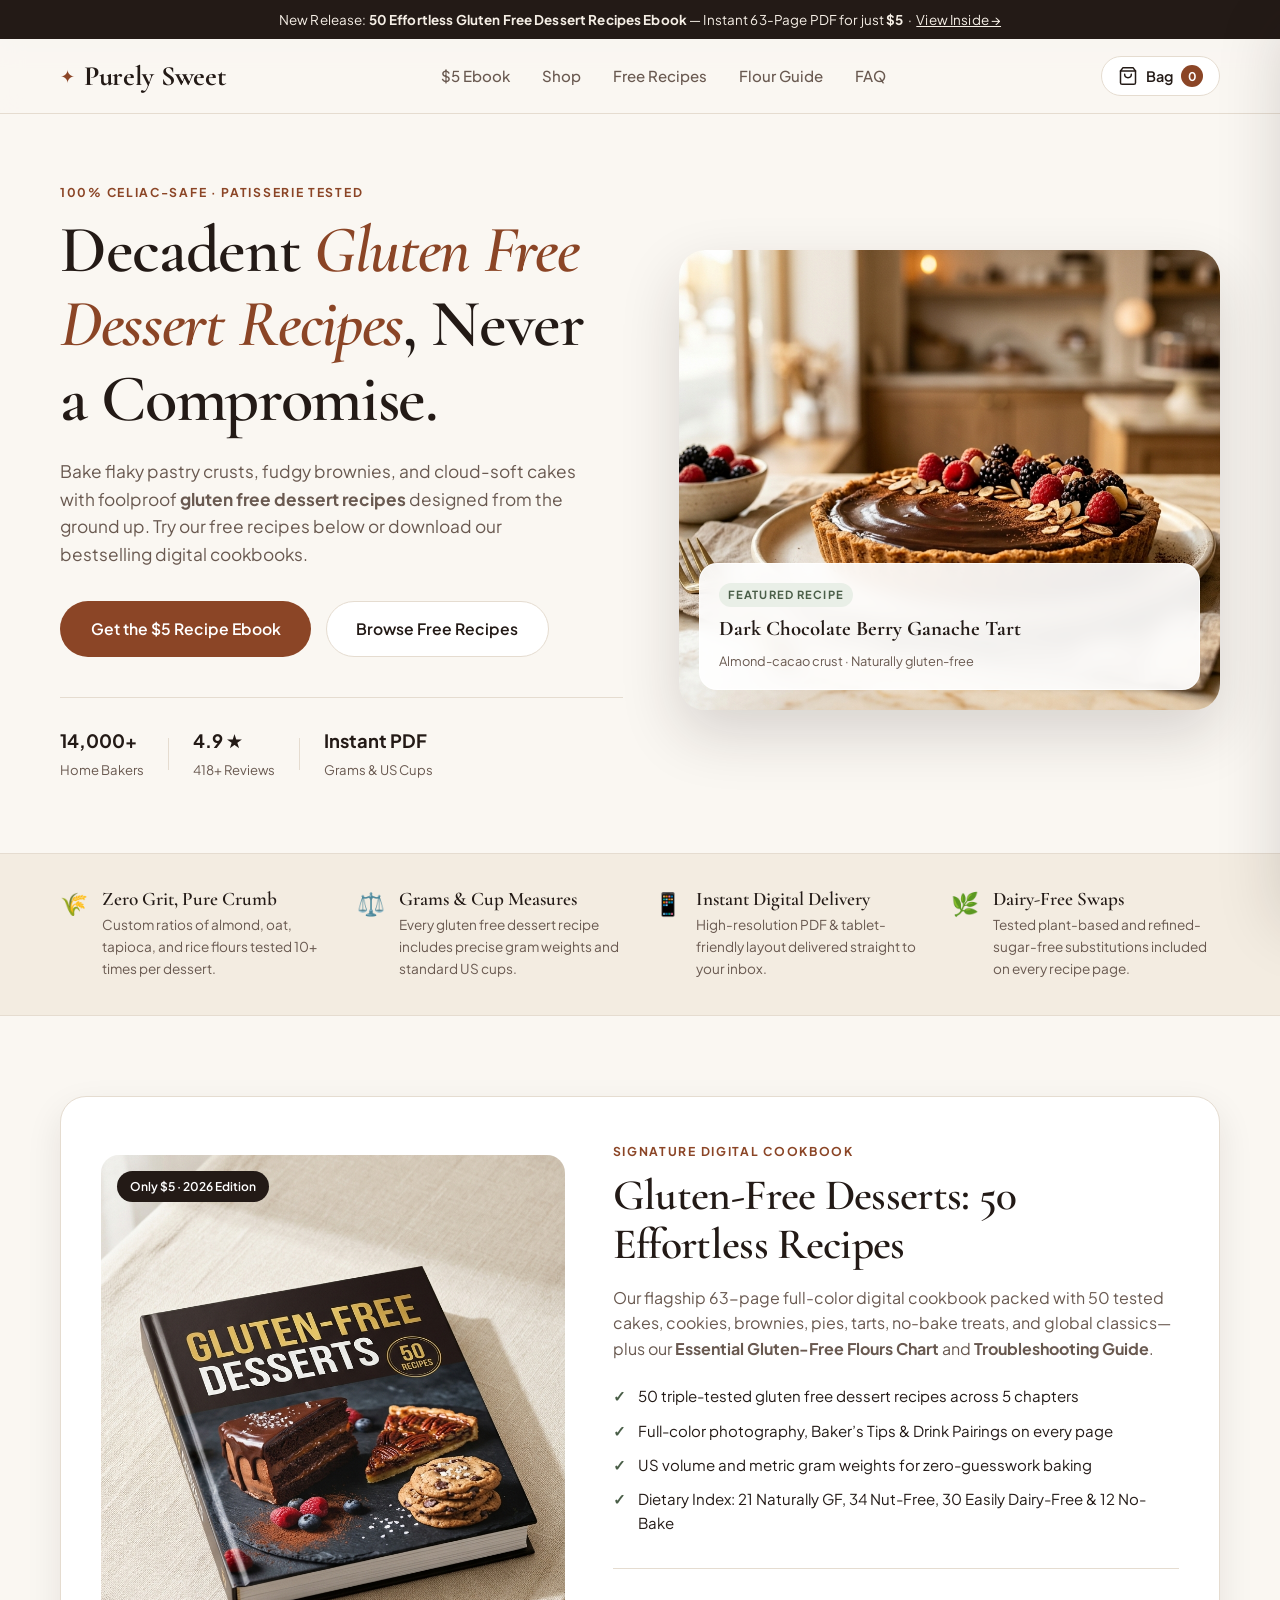
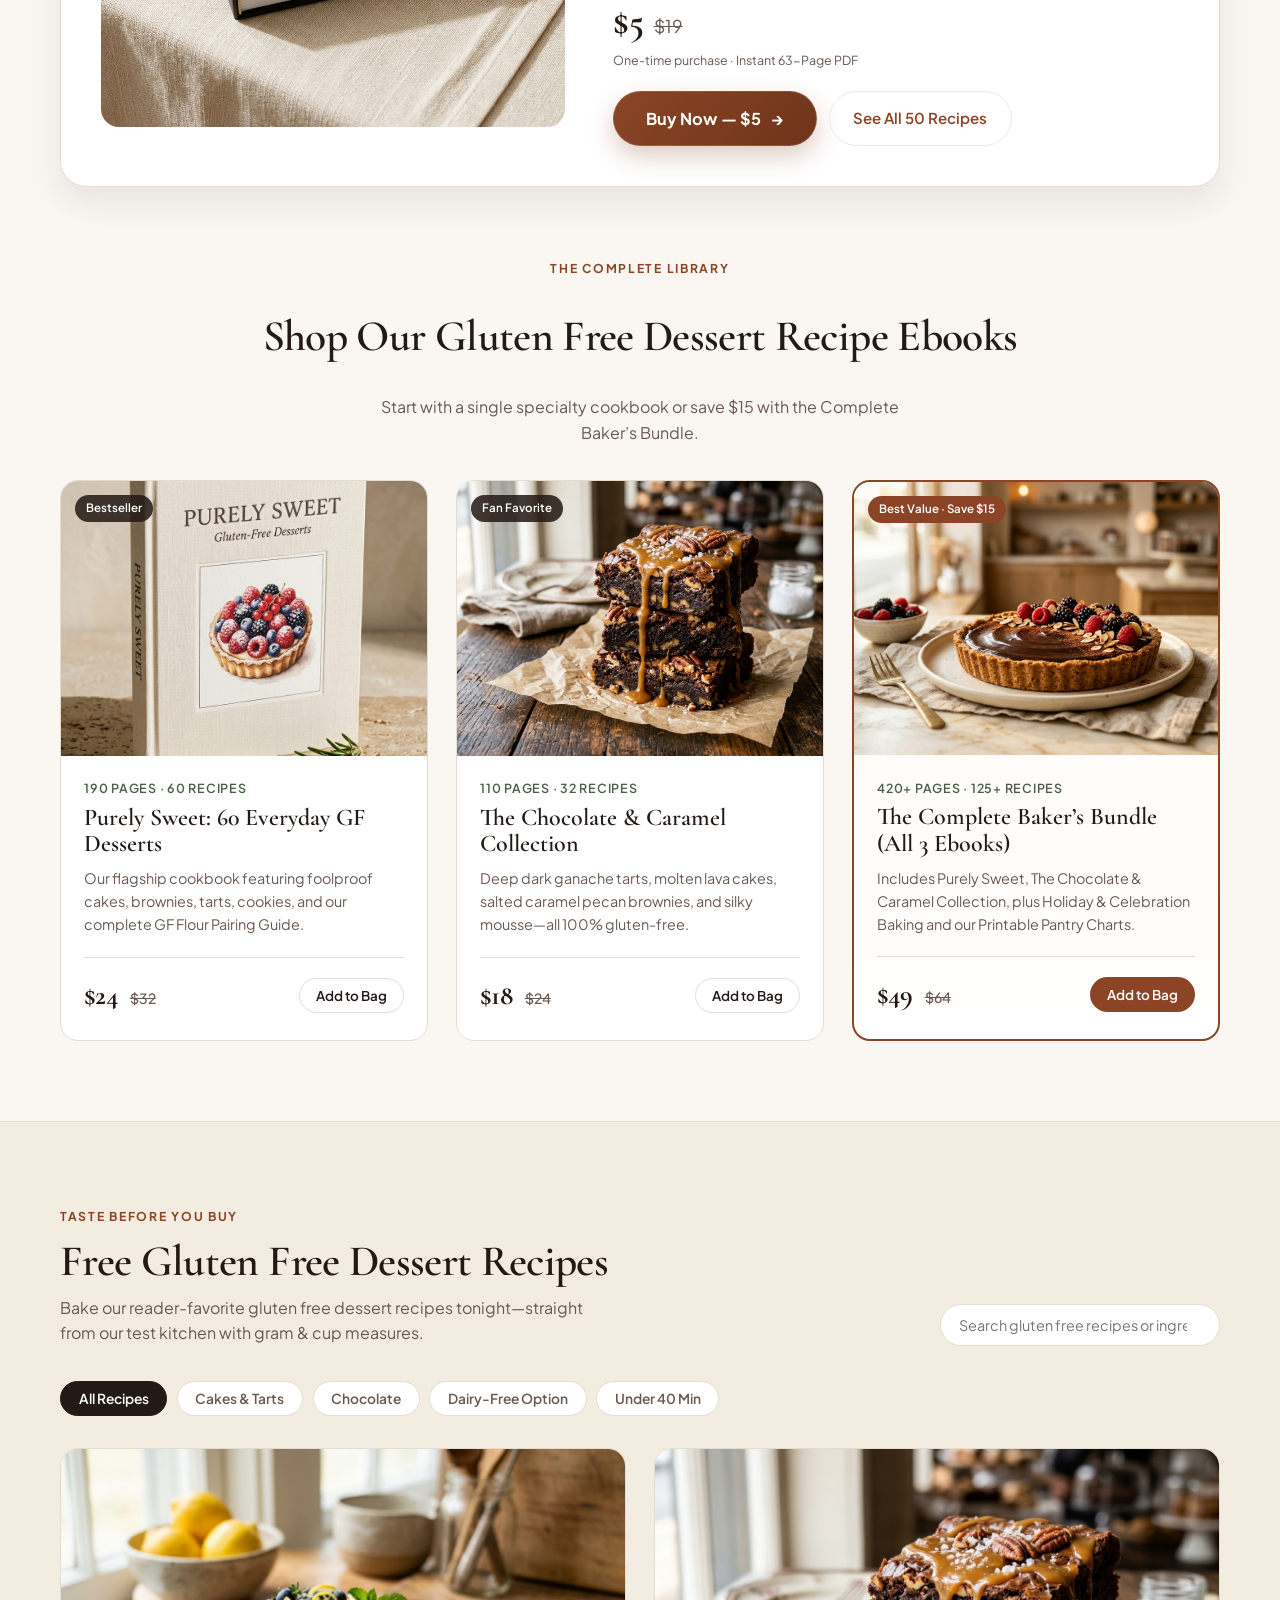
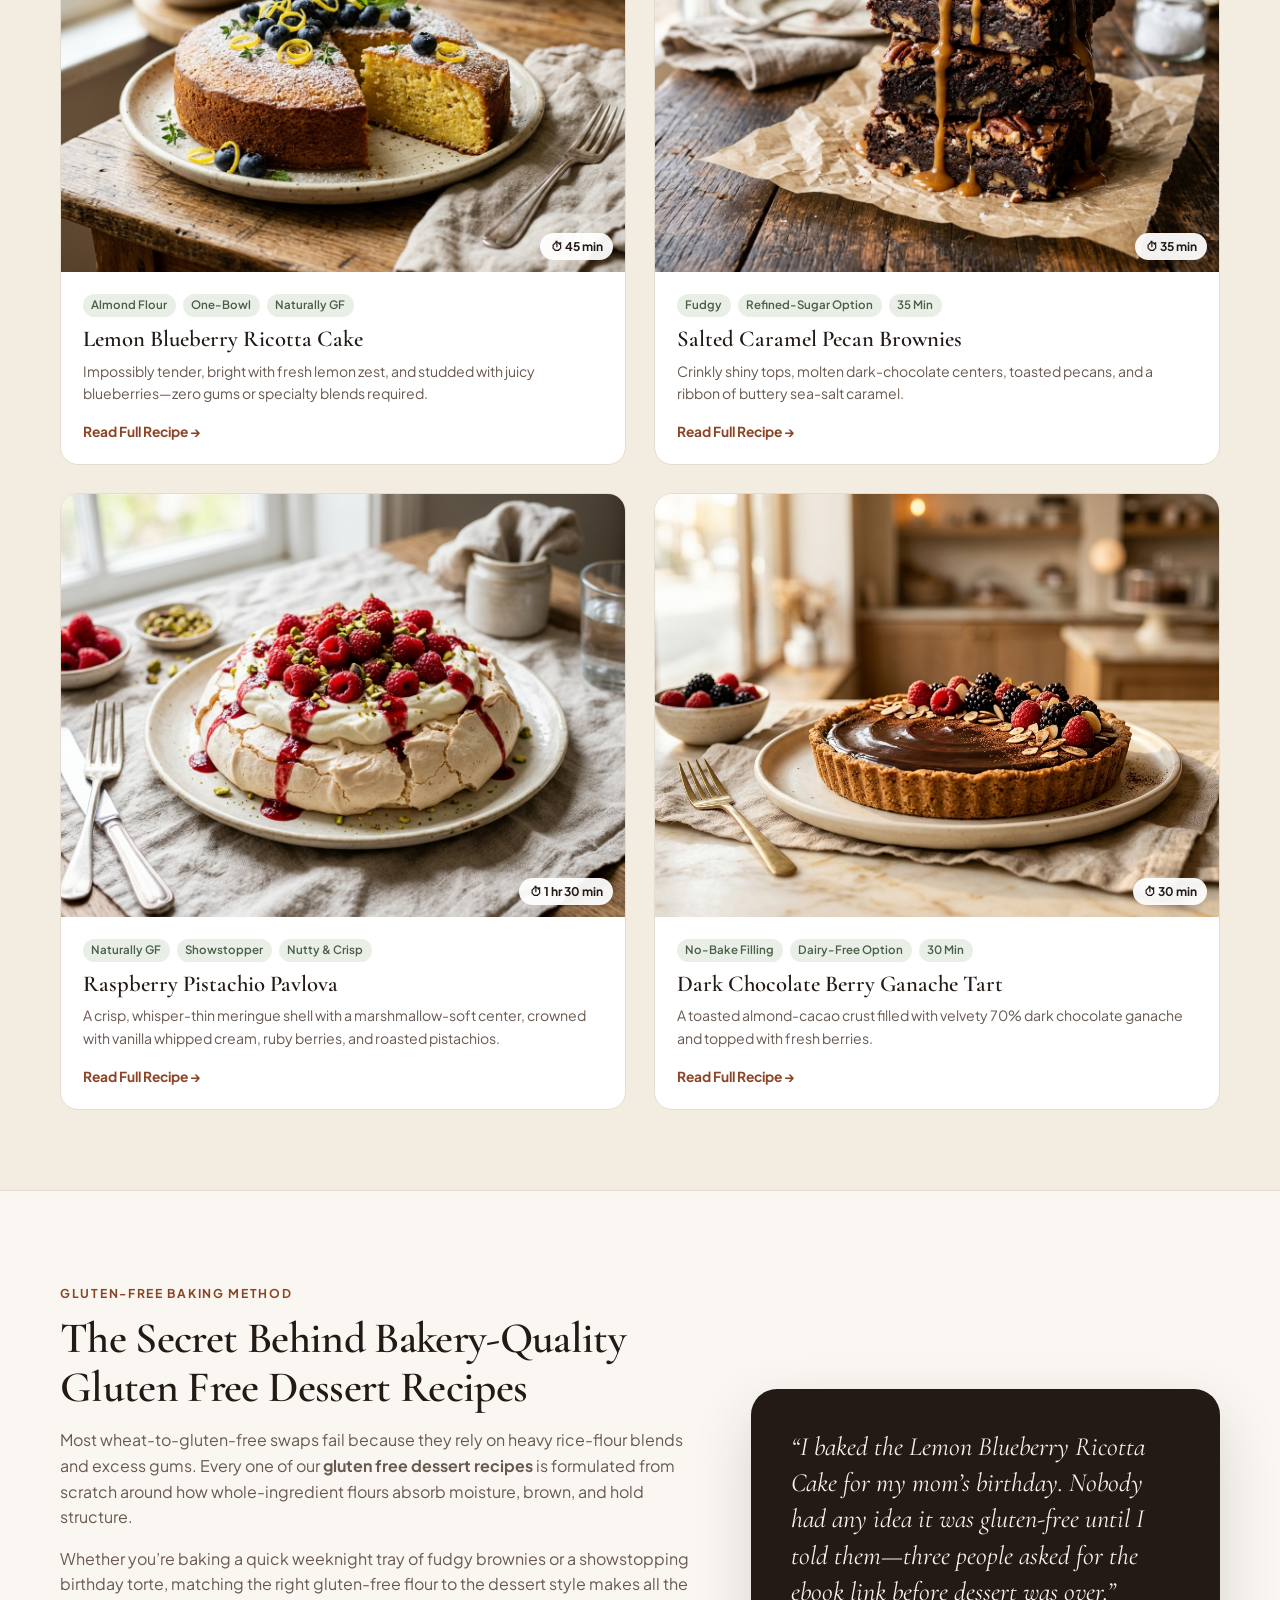
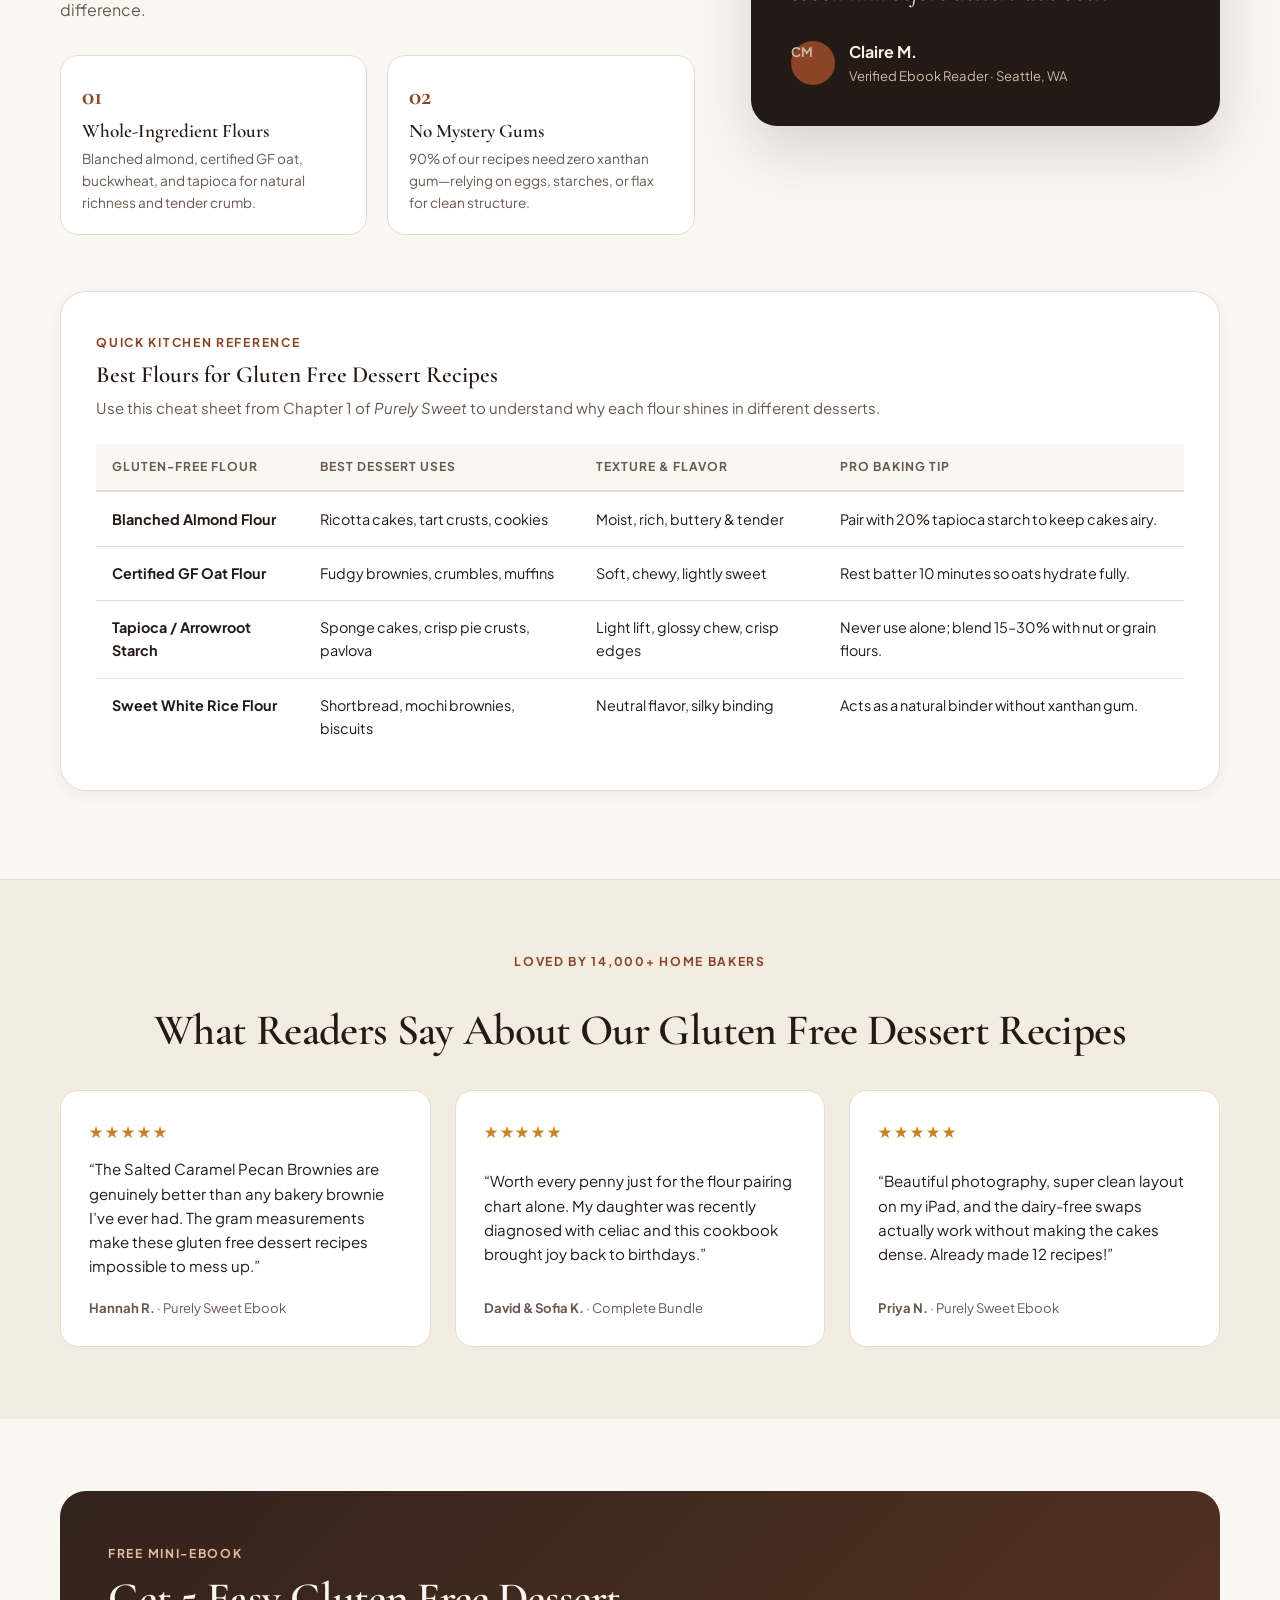
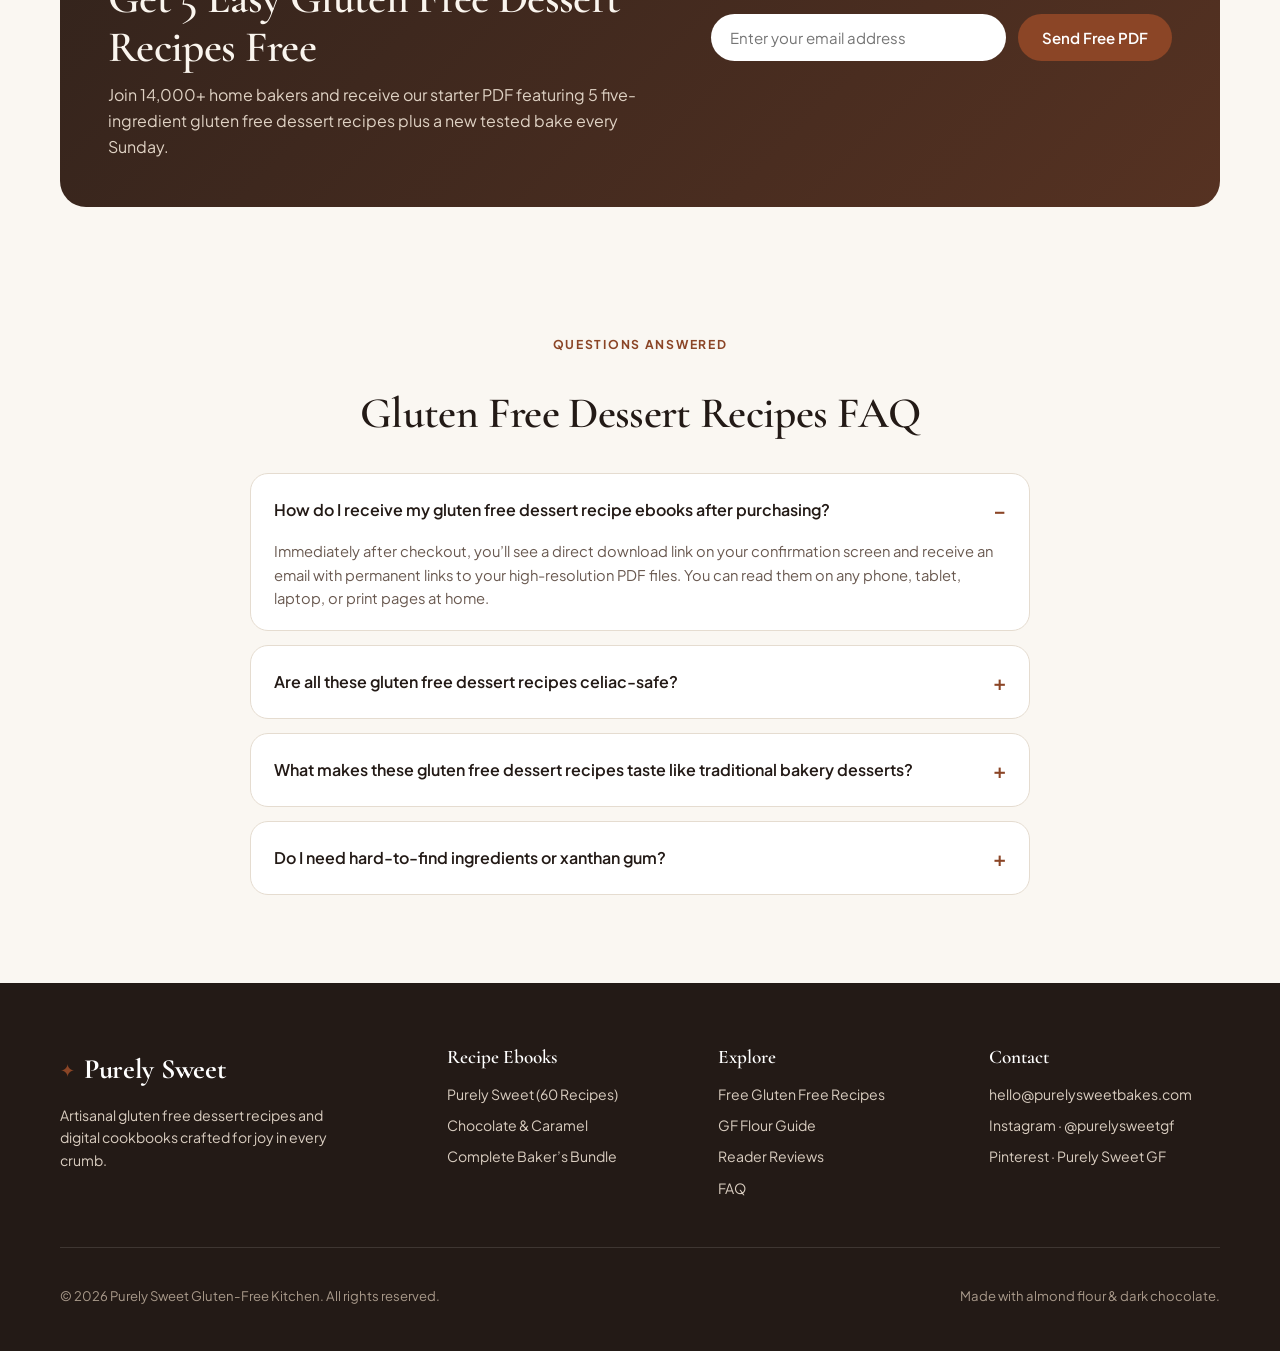
==== index.html @ 9ea4c213 "Initial commit: Purely Sweet gluten-free dessert recipes website and  ebook page" ====
<!DOCTYPE html>
<html lang="en">
<head>
  <script type="text/javascript" src="https://payhip.com/payhip.js"></script>
  <meta charset="UTF-8" />
  <meta name="viewport" content="width=device-width, initial-scale=1.0" />
  <title>Gluten Free Dessert Recipes &amp; Ebooks | Purely Sweet</title>
  <meta name="description" content="Discover foolproof gluten free dessert recipes and digital baking ebooks. Triple-tested cakes, fudgy brownies, tarts, and dairy-free swaps with zero grit." />
  <meta name="robots" content="index, follow, max-image-preview:large, max-snippet:-1" />
  <link rel="canonical" href="https://purelysweetbakes.com/" />

  <!-- Open Graph / Social SEO -->
  <meta property="og:type" content="website" />
  <meta property="og:site_name" content="Purely Sweet" />
  <meta property="og:title" content="Gluten Free Dessert Recipes &amp; Ebooks | Purely Sweet" />
  <meta property="og:description" content="Decadent, bakery-tested gluten free dessert recipes and instant PDF recipe ebooks. Master flaky crusts, fudgy brownies, and cloud-soft cakes." />
  <meta property="og:url" content="https://purelysweetbakes.com/" />
  <meta property="og:image" content="https://purelysweetbakes.com/images/hero-tart.jpg" />
  <meta property="og:image:alt" content="Dark chocolate berry ganache tart from our gluten free dessert recipes collection" />

  <!-- Twitter Card -->
  <meta name="twitter:card" content="summary_large_image" />
  <meta name="twitter:title" content="Gluten Free Dessert Recipes &amp; Ebooks | Purely Sweet" />
  <meta name="twitter:description" content="Foolproof gluten free dessert recipes and digital cookbooks with gram weights, cup measures, and dairy-free swaps." />
  <meta name="twitter:image" content="https://purelysweetbakes.com/images/hero-tart.jpg" />

  <!-- Performance & Fonts -->
  <link rel="preconnect" href="https://fonts.googleapis.com" />
  <link rel="preconnect" href="https://fonts.gstatic.com" crossorigin />
  <link href="https://fonts.googleapis.com/css2?family=Cormorant+Garamond:ital,wght@0,500;0,600;0,700;1,500;1,600&family=Plus+Jakarta+Sans:wght@400;500;600;700&display=swap" rel="stylesheet" />
  <link rel="stylesheet" href="css/styles.css" />

  <!-- Structured Data (JSON-LD): WebSite, Product/Ebook, Recipes, and FAQPage -->
  <script type="application/ld+json">
  {
    "@context": "https://schema.org",
    "@graph": [
      {
        "@type": "WebSite",
        "@id": "https://purelysweetbakes.com/#website",
        "url": "https://purelysweetbakes.com/",
        "name": "Purely Sweet — Gluten Free Dessert Recipes",
        "description": "Triple-tested gluten free dessert recipes and digital baking ebooks crafted for bakery-quality texture and flavor."
      },
      {
        "@type": "Product",
        "@id": "https://purelysweetbakes.com/#ebook-purely-sweet",
        "name": "Purely Sweet: 60 Everyday Gluten Free Dessert Recipes (Ebook)",
        "description": "A 190-page digital cookbook featuring 60 triple-tested gluten free dessert recipes including cakes, brownies, tarts, cookies, and a complete gluten-free flour pairing guide.",
        "image": "https://purelysweetbakes.com/images/ebook-cover.jpg",
        "brand": {
          "@type": "Brand",
          "name": "Purely Sweet"
        },
        "offers": {
          "@type": "Offer",
          "url": "https://purelysweetbakes.com/#ebooks",
          "priceCurrency": "USD",
          "price": "24.00",
          "availability": "https://schema.org/InStock"
        },
        "aggregateRating": {
          "@type": "AggregateRating",
          "ratingValue": "4.9",
          "reviewCount": "418"
        }
      },
      {
        "@type": "Recipe",
        "name": "Gluten Free Lemon Blueberry Ricotta Cake",
        "image": "https://purelysweetbakes.com/images/lemon-cake.jpg",
        "description": "A tender, one-bowl gluten free dessert recipe made with blanched almond flour, creamy ricotta, fresh lemon zest, and juicy blueberries.",
        "keywords": "gluten free dessert recipes, gluten free lemon cake, almond flour ricotta cake",
        "recipeCategory": "Dessert",
        "recipeCuisine": "Italian-Inspired",
        "suitableForDiet": "https://schema.org/GlutenFreeDiet",
        "prepTime": "PT15M",
        "cookTime": "PT40M",
        "totalTime": "PT55M",
        "recipeYield": "8-10 slices",
        "recipeIngredient": [
          "200 g blanched superfine almond flour",
          "45 g tapioca starch",
          "1.5 tsp baking powder",
          "240 g whole-milk or almond ricotta",
          "150 g granulated cane sugar",
          "3 large eggs",
          "80 ml extra-virgin olive oil",
          "Zest of 2 organic lemons and 2 tbsp lemon juice",
          "150 g fresh blueberries"
        ],
        "recipeInstructions": [
          { "@type": "HowToStep", "text": "Preheat oven to 350°F (175°C) and line an 8-inch springform pan with parchment." },
          { "@type": "HowToStep", "text": "Whisk ricotta, sugar, lemon zest, lemon juice, eggs, and olive oil until smooth." },
          { "@type": "HowToStep", "text": "Fold in almond flour, tapioca starch, baking powder, salt, and blueberries." },
          { "@type": "HowToStep", "text": "Bake 36-42 minutes until golden and a toothpick comes out clean." }
        ]
      },
      {
        "@type": "Recipe",
        "name": "Gluten Free Salted Caramel Pecan Brownies",
        "image": "https://purelysweetbakes.com/images/caramel-brownies.jpg",
        "description": "Fudgy gluten free dessert recipe with crackly dark chocolate tops, certified gluten-free oat flour, toasted pecans, and sea-salt caramel swirls.",
        "keywords": "gluten free dessert recipes, gluten free brownies, oat flour brownies",
        "recipeCategory": "Dessert",
        "suitableForDiet": "https://schema.org/GlutenFreeDiet",
        "prepTime": "PT10M",
        "cookTime": "PT25M",
        "totalTime": "PT35M",
        "recipeYield": "12 brownies"
      },
      {
        "@type": "FAQPage",
        "mainEntity": [
          {
            "@type": "Question",
            "name": "How do I receive my gluten free dessert recipe ebooks after purchasing?",
            "acceptedAnswer": {
              "@type": "Answer",
              "text": "Immediately after checkout, you will see a direct download link on your confirmation screen and receive an email with permanent links to your high-resolution PDF files."
            }
          },
          {
            "@type": "Question",
            "name": "Are all these gluten free dessert recipes celiac-safe?",
            "acceptedAnswer": {
              "@type": "Answer",
              "text": "Yes. Every single recipe is 100% gluten-free, and whenever oat flour is used, we note to choose certified gluten-free oats for strict celiac safety."
            }
          },
          {
            "@type": "Question",
            "name": "What makes these gluten free dessert recipes taste like traditional bakery desserts?",
            "acceptedAnswer": {
              "@type": "Answer",
              "text": "Every recipe is developed from scratch around naturally gluten-free flours like blanched almond, oat, and tapioca starch with tested hydration ratios—avoiding dry or gritty textures."
            }
          },
          {
            "@type": "Question",
            "name": "Do I need hard-to-find ingredients or xanthan gum?",
            "acceptedAnswer": {
              "@type": "Answer",
              "text": "No. 90% of our gluten free dessert recipes require zero xanthan gum and use everyday grocery staples like almond flour, oat flour, cocoa powder, and real chocolate."
            }
          }
        ]
      }
    ]
  }
  </script>
</head>
<body>
  <!-- Announcement Bar -->
  <div class="announcement-bar">
    <p>New Release: <strong>50 Effortless Gluten Free Dessert Recipes Ebook</strong> — Instant 63-Page PDF for just <strong>$5</strong> &nbsp;·&nbsp; <a href="ebook.html" style="text-decoration: underline;">View Inside →</a></p>
  </div>

  <!-- Navigation -->
  <header class="site-header" id="siteHeader">
    <div class="container nav-inner">
      <a href="#" class="brand-logo" aria-label="Purely Sweet Gluten Free Dessert Recipes Home">
        <span class="brand-mark">✦</span>
        <span class="brand-name">Purely Sweet</span>
      </a>

      <nav class="nav-links" aria-label="Main Navigation">
        <a href="ebook.html">$5 Ebook</a>
        <a href="#ebooks">Shop</a>
        <a href="#recipes">Free Recipes</a>
        <a href="#flour-guide">Flour Guide</a>
        <a href="#faq">FAQ</a>
      </nav>

      <div class="nav-actions">
        <button class="cart-trigger" id="cartTrigger" aria-label="Open shopping bag">
          <svg width="20" height="20" viewBox="0 0 24 24" fill="none" stroke="currentColor" stroke-width="1.8" stroke-linecap="round" stroke-linejoin="round" aria-hidden="true">
            <path d="M6 2L3 6v14a2 2 0 0 0 2 2h14a2 2 0 0 0 2-2V6l-3-4z"></path>
            <line x1="3" y1="6" x2="21" y2="6"></line>
            <path d="M16 10a4 4 0 0 1-8 0"></path>
          </svg>
          <span>Bag</span>
          <span class="cart-count" id="cartCount">0</span>
        </button>
        <button class="mobile-menu-btn" id="mobileMenuBtn" aria-label="Toggle menu" aria-expanded="false">
          <span></span><span></span><span></span>
        </button>
      </div>
    </div>
    <div class="mobile-nav" id="mobileNav">
      <a href="#ebooks">Recipe Ebooks</a>
      <a href="#recipes">Free Recipes</a>
      <a href="#flour-guide">Flour Guide</a>
      <a href="#reviews">Reviews</a>
      <a href="#faq">FAQ</a>
    </div>
  </header>

  <main>
    <!-- Hero Section -->
    <section class="hero">
      <div class="container hero-grid">
        <div class="hero-copy">
          <span class="eyebrow">100% Celiac-Safe · Patisserie Tested</span>
          <h1>Decadent <em>Gluten Free Dessert Recipes</em>, Never a Compromise.</h1>
          <p class="hero-lead">
            Bake flaky pastry crusts, fudgy brownies, and cloud-soft cakes with foolproof <strong>gluten free dessert recipes</strong> designed from the ground up. Try our free recipes below or download our bestselling digital cookbooks.
          </p>
          <div class="hero-cta-group">
            <a href="ebook.html" class="btn btn-primary btn-lg">Get the $5 Recipe Ebook</a>
            <a href="#recipes" class="btn btn-secondary btn-lg">Browse Free Recipes</a>
          </div>
          <div class="hero-trust">
            <div class="trust-item">
              <strong>14,000+</strong>
              <span>Home Bakers</span>
            </div>
            <div class="trust-divider"></div>
            <div class="trust-item">
              <strong>4.9 ★</strong>
              <span>418+ Reviews</span>
            </div>
            <div class="trust-divider"></div>
            <div class="trust-item">
              <strong>Instant PDF</strong>
              <span>Grams &amp; US Cups</span>
            </div>
          </div>
        </div>

        <div class="hero-media">
          <div class="hero-image-frame">
            <img
              src="images/hero-tart.jpg"
              alt="Gluten free dark chocolate berry ganache tart with almond-cacao crust from our gluten free dessert recipes ebook"
              width="1200"
              height="900"
              fetchpriority="high"
              loading="eager"
            />
            <div class="hero-floating-card">
              <span class="floating-badge">Featured Recipe</span>
              <p class="floating-title">Dark Chocolate Berry Ganache Tart</p>
              <span class="floating-meta">Almond-cacao crust · Naturally gluten-free</span>
            </div>
          </div>
        </div>
      </div>
    </section>

    <!-- Value Strip -->
    <section class="value-strip" aria-label="Why our gluten free dessert recipes work">
      <div class="container value-grid">
        <div class="value-item">
          <span class="value-icon" aria-hidden="true">🌾</span>
          <div>
            <h3>Zero Grit, Pure Crumb</h3>
            <p>Custom ratios of almond, oat, tapioca, and rice flours tested 10+ times per dessert.</p>
          </div>
        </div>
        <div class="value-item">
          <span class="value-icon" aria-hidden="true">⚖️</span>
          <div>
            <h3>Grams &amp; Cup Measures</h3>
            <p>Every gluten free dessert recipe includes precise gram weights and standard US cups.</p>
          </div>
        </div>
        <div class="value-item">
          <span class="value-icon" aria-hidden="true">📱</span>
          <div>
            <h3>Instant Digital Delivery</h3>
            <p>High-resolution PDF &amp; tablet-friendly layout delivered straight to your inbox.</p>
          </div>
        </div>
        <div class="value-item">
          <span class="value-icon" aria-hidden="true">🌿</span>
          <div>
            <h3>Dairy-Free Swaps</h3>
            <p>Tested plant-based and refined-sugar-free substitutions included on every recipe page.</p>
          </div>
        </div>
      </div>
    </section>

    <!-- Featured Ebook Spotlight -->
    <section class="spotlight-section" id="ebooks">
      <div class="container">
        <div class="spotlight-card">
          <div class="spotlight-media">
            <img
              src="images/ebook-50-cover.jpg"
              alt="Gluten-Free Desserts: 50 Effortless Gluten Free Dessert Recipes ebook hardcover mockup"
              width="768"
              height="1024"
              loading="lazy"
            />
            <span class="bestseller-ribbon">Only $5 · 2026 Edition</span>
          </div>
          <div class="spotlight-content">
            <span class="eyebrow">Signature Digital Cookbook</span>
            <h2>Gluten-Free Desserts: 50 Effortless Recipes</h2>
            <p class="spotlight-desc">
              Our flagship 63-page full-color digital cookbook packed with 50 tested cakes, cookies, brownies, pies, tarts, no-bake treats, and global classics—plus our <strong>Essential Gluten-Free Flours Chart</strong> and <strong>Troubleshooting Guide</strong>.
            </p>
            <ul class="checklist">
              <li>50 triple-tested gluten free dessert recipes across 5 chapters</li>
              <li>Full-color photography, Baker’s Tips &amp; Drink Pairings on every page</li>
              <li>US volume and metric gram weights for zero-guesswork baking</li>
              <li>Dietary Index: 21 Naturally GF, 34 Nut-Free, 30 Easily Dairy-Free &amp; 12 No-Bake</li>
            </ul>
            <div class="spotlight-price-row">
              <div class="price-block">
                <span class="price-current">$5</span>
                <span class="price-old">$19</span>
                <span class="price-note">One-time purchase · Instant 63-Page PDF</span>
              </div>
              <div class="spotlight-actions">
                <button
                  type="button"
                  class="btn btn-primary btn-lg payhip-hero-btn"
                  data-payhip-product="Me7UI"
                >Buy Now — $5 <span class="btn-arrow" aria-hidden="true">→</span></button>
                <a href="ebook.html" class="btn btn-ghost">See All 50 Recipes</a>
              </div>
            </div>
          </div>
        </div>

        <!-- Ebook Catalog Grid -->
        <div class="section-header centered" style="margin-top: 4.5rem;">
          <span class="eyebrow">The Complete Library</span>
          <h2>Shop Our Gluten Free Dessert Recipe Ebooks</h2>
          <p>Start with a single specialty cookbook or save $15 with the Complete Baker’s Bundle.</p>
        </div>

        <div class="ebooks-grid" id="ebooksGrid">
          <!-- Populated dynamically by js/app.js -->
        </div>
      </div>
    </section>

    <!-- Free Recipes Section -->
    <section class="recipes-section" id="recipes">
      <div class="container">
        <div class="section-header">
          <div>
            <span class="eyebrow">Taste Before You Buy</span>
            <h2>Free Gluten Free Dessert Recipes</h2>
            <p>Bake our reader-favorite gluten free dessert recipes tonight—straight from our test kitchen with gram &amp; cup measures.</p>
          </div>
          <div class="recipe-search-wrap">
            <input type="search" id="recipeSearch" placeholder="Search gluten free recipes or ingredients..." aria-label="Search gluten free dessert recipes" />
          </div>
        </div>

        <div class="filter-bar" id="filterBar" role="tablist" aria-label="Filter gluten free dessert recipes by category">
          <button class="filter-chip active" data-filter="all">All Recipes</button>
          <button class="filter-chip" data-filter="cakes">Cakes &amp; Tarts</button>
          <button class="filter-chip" data-filter="chocolate">Chocolate</button>
          <button class="filter-chip" data-filter="dairy-free">Dairy-Free Option</button>
          <button class="filter-chip" data-filter="quick">Under 40 Min</button>
        </div>

        <div class="recipes-grid" id="recipesGrid">
          <!-- Populated dynamically by js/app.js -->
        </div>
      </div>
    </section>

    <!-- About / Method & SEO Gluten-Free Flour Guide Section -->
    <section class="about-section" id="flour-guide">
      <div class="container about-grid">
        <div class="about-content">
          <span class="eyebrow">Gluten-Free Baking Method</span>
          <h2>The Secret Behind Bakery-Quality Gluten Free Dessert Recipes</h2>
          <p>
            Most wheat-to-gluten-free swaps fail because they rely on heavy rice-flour blends and excess gums. Every one of our <strong>gluten free dessert recipes</strong> is formulated from scratch around how whole-ingredient flours absorb moisture, brown, and hold structure.
          </p>
          <p>
            Whether you’re baking a quick weeknight tray of fudgy brownies or a showstopping birthday torte, matching the right gluten-free flour to the dessert style makes all the difference.
          </p>
          <div class="method-stats">
            <div class="method-card">
              <span class="method-num">01</span>
              <h3>Whole-Ingredient Flours</h3>
              <p>Blanched almond, certified GF oat, buckwheat, and tapioca for natural richness and tender crumb.</p>
            </div>
            <div class="method-card">
              <span class="method-num">02</span>
              <h3>No Mystery Gums</h3>
              <p>90% of our recipes need zero xanthan gum—relying on eggs, starches, or flax for clean structure.</p>
            </div>
          </div>
        </div>
        <div class="about-visual">
          <div class="quote-card">
            <p class="quote-text">
              “I baked the Lemon Blueberry Ricotta Cake for my mom’s birthday. Nobody had any idea it was gluten-free until I told them—three people asked for the ebook link before dessert was over.”
            </p>
            <div class="quote-author">
              <span class="author-avatar">CM</span>
              <div>
                <strong>Claire M.</strong>
                <span>Verified Ebook Reader · Seattle, WA</span>
              </div>
            </div>
          </div>
        </div>
      </div>

      <!-- Scannable Flour Reference Table (High-Value SEO Content) -->
      <div class="container flour-guide-wrap">
        <div class="flour-guide-card">
          <div class="flour-guide-head">
            <span class="eyebrow">Quick Kitchen Reference</span>
            <h3>Best Flours for Gluten Free Dessert Recipes</h3>
            <p>Use this cheat sheet from Chapter 1 of <em>Purely Sweet</em> to understand why each flour shines in different desserts.</p>
          </div>
          <div class="table-scroll">
            <table class="flour-table">
              <thead>
                <tr>
                  <th>Gluten-Free Flour</th>
                  <th>Best Dessert Uses</th>
                  <th>Texture &amp; Flavor</th>
                  <th>Pro Baking Tip</th>
                </tr>
              </thead>
              <tbody>
                <tr>
                  <td><strong>Blanched Almond Flour</strong></td>
                  <td>Ricotta cakes, tart crusts, cookies</td>
                  <td>Moist, rich, buttery &amp; tender</td>
                  <td>Pair with 20% tapioca starch to keep cakes airy.</td>
                </tr>
                <tr>
                  <td><strong>Certified GF Oat Flour</strong></td>
                  <td>Fudgy brownies, crumbles, muffins</td>
                  <td>Soft, chewy, lightly sweet</td>
                  <td>Rest batter 10 minutes so oats hydrate fully.</td>
                </tr>
                <tr>
                  <td><strong>Tapioca / Arrowroot Starch</strong></td>
                  <td>Sponge cakes, crisp pie crusts, pavlova</td>
                  <td>Light lift, glossy chew, crisp edges</td>
                  <td>Never use alone; blend 15–30% with nut or grain flours.</td>
                </tr>
                <tr>
                  <td><strong>Sweet White Rice Flour</strong></td>
                  <td>Shortbread, mochi brownies, biscuits</td>
                  <td>Neutral flavor, silky binding</td>
                  <td>Acts as a natural binder without xanthan gum.</td>
                </tr>
              </tbody>
            </table>
          </div>
        </div>
      </div>
    </section>

    <!-- Reviews Section -->
    <section class="reviews-section" id="reviews">
      <div class="container">
        <div class="section-header centered">
          <span class="eyebrow">Loved by 14,000+ Home Bakers</span>
          <h2>What Readers Say About Our Gluten Free Dessert Recipes</h2>
        </div>
        <div class="reviews-grid">
          <article class="review-card">
            <div class="stars" aria-label="5 out of 5 stars">★★★★★</div>
            <p>“The Salted Caramel Pecan Brownies are genuinely better than any bakery brownie I’ve ever had. The gram measurements make these gluten free dessert recipes impossible to mess up.”</p>
            <footer><strong>Hannah R.</strong> · Purely Sweet Ebook</footer>
          </article>
          <article class="review-card">
            <div class="stars" aria-label="5 out of 5 stars">★★★★★</div>
            <p>“Worth every penny just for the flour pairing chart alone. My daughter was recently diagnosed with celiac and this cookbook brought joy back to birthdays.”</p>
            <footer><strong>David &amp; Sofia K.</strong> · Complete Bundle</footer>
          </article>
          <article class="review-card">
            <div class="stars" aria-label="5 out of 5 stars">★★★★★</div>
            <p>“Beautiful photography, super clean layout on my iPad, and the dairy-free swaps actually work without making the cakes dense. Already made 12 recipes!”</p>
            <footer><strong>Priya N.</strong> · Purely Sweet Ebook</footer>
          </article>
        </div>
      </div>
    </section>

    <!-- Lead Magnet / Newsletter -->
    <section class="newsletter-section">
      <div class="container newsletter-card">
        <div class="newsletter-copy">
          <span class="eyebrow">Free Mini-Ebook</span>
          <h2>Get 5 Easy Gluten Free Dessert Recipes Free</h2>
          <p>Join 14,000+ home bakers and receive our starter PDF featuring 5 five-ingredient gluten free dessert recipes plus a new tested bake every Sunday.</p>
        </div>
        <form class="newsletter-form" id="newsletterForm">
          <input type="email" id="newsletterEmail" placeholder="Enter your email address" required aria-label="Email address" />
          <button type="submit" class="btn btn-primary">Send Free PDF</button>
          <p class="form-feedback" id="newsletterFeedback" role="status" aria-live="polite"></p>
        </form>
      </div>
    </section>

    <!-- FAQ Section -->
    <section class="faq-section" id="faq">
      <div class="container faq-container">
        <div class="section-header centered">
          <span class="eyebrow">Questions Answered</span>
          <h2>Gluten Free Dessert Recipes FAQ</h2>
        </div>
        <div class="faq-list" id="faqList">
          <details class="faq-item" open>
            <summary>How do I receive my gluten free dessert recipe ebooks after purchasing?</summary>
            <p>Immediately after checkout, you’ll see a direct download link on your confirmation screen and receive an email with permanent links to your high-resolution PDF files. You can read them on any phone, tablet, laptop, or print pages at home.</p>
          </details>
          <details class="faq-item">
            <summary>Are all these gluten free dessert recipes celiac-safe?</summary>
            <p>Yes! Every single recipe is 100% gluten-free. When oat flour is used, we clearly note to choose certified gluten-free oats for strict celiac safety.</p>
          </details>
          <details class="faq-item">
            <summary>What makes these gluten free dessert recipes taste like traditional bakery desserts?</summary>
            <p>Instead of simply swapping wheat flour for a gritty store-bought mix, every recipe is built from the ground up using balanced ratios of blanched almond flour, oat flour, and tapioca starch—producing crisp edges and moist, tender centers.</p>
          </details>
          <details class="faq-item">
            <summary>Do I need hard-to-find ingredients or xanthan gum?</summary>
            <p>Not at all. 90% of our gluten free dessert recipes require zero xanthan gum and rely on everyday pantry staples like almond flour, oat flour, tapioca starch, eggs, butter (or coconut oil), and real chocolate.</p>
          </details>
        </div>
      </div>
    </section>
  </main>

  <!-- Footer -->
  <footer class="site-footer">
    <div class="container footer-grid">
      <div>
        <a href="#" class="brand-logo footer-brand">
          <span class="brand-mark">✦</span>
          <span class="brand-name">Purely Sweet</span>
        </a>
        <p class="footer-note">Artisanal gluten free dessert recipes and digital cookbooks crafted for joy in every crumb.</p>
      </div>
      <div>
        <h4>Recipe Ebooks</h4>
        <ul>
          <li><a href="#ebooks">Purely Sweet (60 Recipes)</a></li>
          <li><a href="#ebooks">Chocolate &amp; Caramel</a></li>
          <li><a href="#ebooks">Complete Baker’s Bundle</a></li>
        </ul>
      </div>
      <div>
        <h4>Explore</h4>
        <ul>
          <li><a href="#recipes">Free Gluten Free Recipes</a></li>
          <li><a href="#flour-guide">GF Flour Guide</a></li>
          <li><a href="#reviews">Reader Reviews</a></li>
          <li><a href="#faq">FAQ</a></li>
        </ul>
      </div>
      <div>
        <h4>Contact</h4>
        <ul>
          <li><a href="mailto:hello@purelysweetbakes.com">hello@purelysweetbakes.com</a></li>
          <li><span>Instagram · @purelysweetgf</span></li>
          <li><span>Pinterest · Purely Sweet GF</span></li>
        </ul>
      </div>
    </div>
    <div class="container footer-bottom">
      <p>© 2026 Purely Sweet Gluten-Free Kitchen. All rights reserved.</p>
      <p>Made with almond flour &amp; dark chocolate.</p>
    </div>
  </footer>

  <!-- Shopping Cart Drawer -->
  <div class="drawer-backdrop" id="cartBackdrop" aria-hidden="true"></div>
  <aside class="cart-drawer" id="cartDrawer" aria-label="Shopping Bag" aria-hidden="true">
    <div class="drawer-header">
      <h3>Your Baking Bag</h3>
      <button class="icon-close" id="closeCartBtn" aria-label="Close bag">✕</button>
    </div>
    <div class="drawer-body" id="cartItems">
      <!-- Populated dynamically -->
    </div>
    <div class="drawer-footer">
      <div class="promo-row">
        <input type="text" id="promoInput" placeholder="Promo code (try SWEET10)" aria-label="Promo code" />
        <button class="btn btn-secondary btn-sm" id="applyPromoBtn" type="button">Apply</button>
      </div>
      <p class="promo-msg" id="promoMsg"></p>
      <div class="totals-row">
        <span>Subtotal</span>
        <span id="cartSubtotal">$0</span>
      </div>
      <div class="totals-row discount-row hidden" id="discountRow">
        <span>Discount (10%)</span>
        <span id="cartDiscount">-$0</span>
      </div>
      <div class="totals-row total-final">
        <span>Total</span>
        <span id="cartTotal">$0</span>
      </div>
      <button class="btn btn-primary btn-block btn-lg" id="checkoutBtn" disabled>Proceed to Checkout</button>
      <p class="secure-note">🔒 Instant PDF download · 30-day bake-happy guarantee</p>
    </div>
  </aside>

  <!-- Recipe Detail Modal -->
  <div class="modal-backdrop" id="recipeModal" aria-hidden="true" role="dialog" aria-modal="true">
    <div class="modal-dialog recipe-dialog">
      <button class="modal-close" data-close-modal="recipeModal" aria-label="Close recipe">✕</button>
      <div id="recipeModalContent"></div>
    </div>
  </div>

  <!-- Look Inside Ebook Preview Modal -->
  <div class="modal-backdrop" id="previewModal" aria-hidden="true" role="dialog" aria-modal="true">
    <div class="modal-dialog preview-dialog">
      <button class="modal-close" data-close-modal="previewModal" aria-label="Close preview">✕</button>
      <div class="preview-header">
        <span class="eyebrow">Inside the Ebook</span>
        <h3>Purely Sweet: Table of Contents</h3>
        <p>190 beautifully designed pages · 60 Gluten Free Dessert Recipes</p>
      </div>
      <div class="toc-grid">
        <div class="toc-chapter">
          <span class="toc-num">Chapter 01</span>
          <h4>The Gluten-Free Pantry</h4>
          <p>Flour blends, hydration rules, baking pan guide, and dairy-free swaps.</p>
        </div>
        <div class="toc-chapter">
          <span class="toc-num">Chapter 02</span>
          <h4>Cakes &amp; Layer Tortes (14 Recipes)</h4>
          <p>Lemon Ricotta Cake, Espresso Hazelnut Torte, Vanilla Bean Birthday Cake…</p>
        </div>
        <div class="toc-chapter">
          <span class="toc-num">Chapter 03</span>
          <h4>Brownies, Bars &amp; Cookies (18 Recipes)</h4>
          <p>Salted Caramel Pecan Brownies, Brown Butter Chocolate Chip, Pistachio Shortbread…</p>
        </div>
        <div class="toc-chapter">
          <span class="toc-num">Chapter 04</span>
          <h4>Tarts, Crisps &amp; Pavlovas (16 Recipes)</h4>
          <p>Dark Chocolate Ganache Tart, Raspberry Pistachio Pavlova, Honey Pear Galette…</p>
        </div>
        <div class="toc-chapter">
          <span class="toc-num">Chapter 05</span>
          <h4>No-Bake &amp; Chilled Treats (12 Recipes)</h4>
          <p>Tiramisu Cups, Silk Chocolate Mousse, Matcha Cheesecake Bars…</p>
        </div>
      </div>
      <div class="preview-footer">
        <button class="btn btn-primary" data-add-ebook="purely-sweet" data-close-modal="previewModal">Add Purely Sweet to Bag — $24</button>
      </div>
    </div>
  </div>

  <!-- Checkout Modal -->
  <div class="modal-backdrop" id="checkoutModal" aria-hidden="true" role="dialog" aria-modal="true">
    <div class="modal-dialog checkout-dialog">
      <button class="modal-close" data-close-modal="checkoutModal" aria-label="Close checkout">✕</button>
      <div id="checkoutStepForm">
        <span class="eyebrow">Instant Digital Checkout</span>
        <h3>Complete Your Order</h3>
        <p class="checkout-sub">Your high-resolution PDF ebooks will be emailed immediately.</p>
        <div class="checkout-summary" id="checkoutSummary"></div>
        <form id="checkoutForm" class="checkout-form">
          <label>
            Full Name
            <input type="text" id="buyerName" required placeholder="Jane Baker" />
          </label>
          <label>
            Email Address (for PDF delivery)
            <input type="email" id="buyerEmail" required placeholder="jane@example.com" />
          </label>
          <div class="payment-box">
            <span class="payment-label">Payment Method (Demo Mode — Ready for Stripe / Gumroad)</span>
            <input type="text" placeholder="Card number · 4242 •••• •••• 4242" value="4242 •••• •••• 4242" required />
            <div class="payment-row">
              <input type="text" placeholder="MM / YY" value="09 / 29" required />
              <input type="text" placeholder="CVC" value="424" required />
            </div>
          </div>
          <button type="submit" class="btn btn-primary btn-block btn-lg" id="payNowBtn">Complete Purchase</button>
        </form>
      </div>
      <div id="checkoutStepSuccess" class="hidden checkout-success">
        <div class="success-icon">✓</div>
        <h3>Thank You! Your Ebooks Are Ready.</h3>
        <p id="successEmailText"></p>
        <div class="download-list" id="downloadList"></div>
        <button class="btn btn-secondary" data-close-modal="checkoutModal">Back to Kitchen</button>
      </div>
    </div>
  </div>

  <!-- Toast Notification -->
  <div class="toast" id="toast" role="status" aria-live="polite"></div>

  <script src="js/data.js"></script>
  <script src="js/app.js"></script>
  <script src="js/payhip-checkout.js"></script>
</body>
</html>
---- css/styles.css ----
/* ==========================================================================
   Purely Sweet — Artisanal Gluten-Free Desserts & Ebook Storefront
   ========================================================================== */

:root {
  --bg: #faf7f2;
  --surface: #ffffff;
  --surface-warm: #f3ece1;
  --surface-tint: #ebe1d2;
  --ink: #231a16;
  --ink-muted: #695950;
  --accent: #8b4526;
  --accent-hover: #6e341a;
  --accent-soft: #f5e6dc;
  --sage: #4a5e48;
  --sage-soft: #e9efe7;
  --border: #e5dcd0;
  --shadow-sm: 0 4px 14px rgba(35, 26, 22, 0.05);
  --shadow-md: 0 14px 36px rgba(35, 26, 22, 0.09);
  --shadow-lg: 0 24px 60px rgba(35, 26, 22, 0.16);
  --radius-sm: 10px;
  --radius-md: 18px;
  --radius-lg: 26px;
  --font-display: 'Cormorant Garamond', Georgia, serif;
  --font-body: 'Plus Jakarta Sans', -apple-system, BlinkMacSystemFont, sans-serif;
}

*, *::before, *::after {
  box-sizing: border-box;
}

html {
  scroll-behavior: smooth;
}

body {
  margin: 0;
  font-family: var(--font-body);
  background: var(--bg);
  color: var(--ink);
  line-height: 1.6;
  -webkit-font-smoothing: antialiased;
}

img {
  max-width: 100%;
  display: block;
}

a {
  color: inherit;
  text-decoration: none;
}

button, input {
  font-family: inherit;
}

.hidden {
  display: none !important;
}

.container {
  width: min(1160px, 92%);
  margin: 0 auto;
}

/* Announcement Bar */
.announcement-bar {
  background: var(--ink);
  color: #f6efe6;
  text-align: center;
  padding: 0.55rem 1rem;
  font-size: 0.84rem;
  letter-spacing: 0.01em;
}

.announcement-bar p {
  margin: 0;
}

.code-pill {
  display: inline-block;
  background: rgba(255, 255, 255, 0.16);
  padding: 0.08rem 0.48rem;
  border-radius: 6px;
  font-weight: 700;
  letter-spacing: 0.06em;
  font-size: 0.78rem;
}

/* Header & Navigation */
.site-header {
  position: sticky;
  top: 0;
  z-index: 40;
  background: rgba(250, 247, 242, 0.9);
  backdrop-filter: blur(12px);
  border-bottom: 1px solid var(--border);
}

.nav-inner {
  display: flex;
  align-items: center;
  justify-content: space-between;
  height: 74px;
}

.brand-logo {
  display: inline-flex;
  align-items: center;
  gap: 0.55rem;
}

.brand-mark {
  color: var(--accent);
  font-size: 1.15rem;
}

.brand-name {
  font-family: var(--font-display);
  font-size: 1.75rem;
  font-weight: 700;
  letter-spacing: -0.01em;
}

.nav-links {
  display: flex;
  gap: 2rem;
  font-size: 0.94rem;
  font-weight: 500;
  color: var(--ink-muted);
}

.nav-links a:hover {
  color: var(--accent);
}

.nav-actions {
  display: flex;
  align-items: center;
  gap: 0.75rem;
}

.cart-trigger {
  display: inline-flex;
  align-items: center;
  gap: 0.5rem;
  background: var(--surface);
  border: 1px solid var(--border);
  border-radius: 999px;
  padding: 0.5rem 1rem;
  font-size: 0.9rem;
  font-weight: 600;
  color: var(--ink);
  cursor: pointer;
  transition: border-color 0.2s, transform 0.15s, box-shadow 0.2s;
}

.cart-trigger:hover {
  border-color: var(--accent);
  box-shadow: var(--shadow-sm);
}

.cart-count {
  background: var(--accent);
  color: #fff;
  min-width: 22px;
  height: 22px;
  border-radius: 999px;
  display: inline-flex;
  align-items: center;
  justify-content: center;
  font-size: 0.75rem;
  font-weight: 700;
  padding: 0 5px;
}

.mobile-menu-btn {
  display: none;
  flex-direction: column;
  gap: 5px;
  background: transparent;
  border: none;
  padding: 8px;
  cursor: pointer;
}

.mobile-menu-btn span {
  width: 22px;
  height: 2px;
  background: var(--ink);
  border-radius: 2px;
}

.mobile-nav {
  display: none;
  flex-direction: column;
  padding: 1rem 4%;
  background: var(--surface);
  border-bottom: 1px solid var(--border);
  gap: 0.8rem;
}

.mobile-nav.open {
  display: flex;
}

/* Typography Helpers */
.eyebrow {
  display: inline-block;
  font-size: 0.76rem;
  font-weight: 700;
  letter-spacing: 0.14em;
  text-transform: uppercase;
  color: var(--accent);
  margin-bottom: 0.65rem;
}

h1, h2, h3, h4 {
  font-family: var(--font-display);
  margin: 0;
  line-height: 1.12;
  font-weight: 600;
}

h1 {
  font-size: clamp(2.8rem, 5.2vw, 4.4rem);
  letter-spacing: -0.02em;
}

h2 {
  font-size: clamp(2rem, 3.4vw, 3rem);
  letter-spacing: -0.015em;
}

h3 {
  font-size: 1.45rem;
}

/* Buttons */
.btn {
  display: inline-flex;
  align-items: center;
  justify-content: center;
  gap: 0.5rem;
  border-radius: 999px;
  font-weight: 600;
  font-size: 0.94rem;
  padding: 0.72rem 1.45rem;
  border: 1px solid transparent;
  cursor: pointer;
  transition: all 0.2s ease;
}

.btn:disabled {
  opacity: 0.45;
  cursor: not-allowed;
}

.btn-lg {
  padding: 0.92rem 1.85rem;
  font-size: 0.98rem;
}

.btn-sm {
  padding: 0.5rem 1rem;
  font-size: 0.84rem;
}

.btn-block {
  width: 100%;
}

.btn-primary {
  background: var(--accent);
  color: #fff;
}

.btn-primary:hover:not(:disabled) {
  background: var(--accent-hover);
  transform: translateY(-1px);
  box-shadow: 0 8px 20px rgba(139, 69, 38, 0.24);
}

.btn-secondary {
  background: var(--surface);
  color: var(--ink);
  border-color: var(--border);
}

.btn-secondary:hover:not(:disabled) {
  border-color: var(--ink);
  background: var(--surface-warm);
}

.btn-ghost {
  background: transparent;
  color: var(--accent);
  border-color: var(--accent-soft);
}

.btn-ghost:hover {
  background: var(--accent-soft);
}

/* Hero */
.hero {
  padding: 4rem 0 4.5rem;
}

.hero-grid {
  display: grid;
  grid-template-columns: 1.02fr 0.98fr;
  gap: 3.5rem;
  align-items: center;
}

.hero-copy h1 em {
  font-style: italic;
  color: var(--accent);
}

.hero-lead {
  font-size: 1.08rem;
  color: var(--ink-muted);
  margin: 1.35rem 0 2rem;
  max-width: 520px;
}

.hero-cta-group {
  display: flex;
  flex-wrap: wrap;
  gap: 0.9rem;
}

.hero-trust {
  display: flex;
  align-items: center;
  gap: 1.5rem;
  margin-top: 2.5rem;
  padding-top: 1.75rem;
  border-top: 1px solid var(--border);
}

.trust-item strong {
  display: block;
  font-size: 1.15rem;
  color: var(--ink);
}

.trust-item span {
  font-size: 0.82rem;
  color: var(--ink-muted);
}

.trust-divider {
  width: 1px;
  height: 32px;
  background: var(--border);
}

.hero-image-frame {
  position: relative;
  border-radius: var(--radius-lg);
  overflow: hidden;
  box-shadow: var(--shadow-lg);
  aspect-ratio: 4 / 3.4;
  background: var(--surface-warm);
}

.hero-image-frame img {
  width: 100%;
  height: 100%;
  object-fit: cover;
}

.hero-floating-card {
  position: absolute;
  left: 1.25rem;
  bottom: 1.25rem;
  right: 1.25rem;
  background: rgba(255, 255, 255, 0.92);
  backdrop-filter: blur(10px);
  padding: 1rem 1.2rem;
  border-radius: var(--radius-md);
  border: 1px solid rgba(255, 255, 255, 0.7);
}

.floating-badge {
  display: inline-block;
  font-size: 0.7rem;
  font-weight: 700;
  text-transform: uppercase;
  letter-spacing: 0.1em;
  color: var(--sage);
  background: var(--sage-soft);
  padding: 0.18rem 0.55rem;
  border-radius: 999px;
}

.floating-title {
  margin: 0.35rem 0 0.1rem;
  font-family: var(--font-display);
  font-size: 1.3rem;
  font-weight: 700;
}

.floating-meta {
  font-size: 0.8rem;
  color: var(--ink-muted);
}

/* Value Strip */
.value-strip {
  background: var(--surface-warm);
  border-top: 1px solid var(--border);
  border-bottom: 1px solid var(--border);
  padding: 2.2rem 0;
}

.value-grid {
  display: grid;
  grid-template-columns: repeat(4, 1fr);
  gap: 1.75rem;
}

.value-item {
  display: flex;
  gap: 0.85rem;
  align-items: flex-start;
}

.value-icon {
  font-size: 1.4rem;
  line-height: 1;
  margin-top: 0.15rem;
}

.value-item h3 {
  font-size: 1.2rem;
  margin-bottom: 0.2rem;
}

.value-item p {
  margin: 0;
  font-size: 0.85rem;
  color: var(--ink-muted);
}

/* Section Headers */
.section-header {
  display: flex;
  justify-content: space-between;
  align-items: flex-end;
  gap: 1.5rem;
  margin-bottom: 2.2rem;
}

.section-header.centered {
  flex-direction: column;
  align-items: center;
  text-align: center;
}

.section-header p {
  margin: 0.55rem 0 0;
  color: var(--ink-muted);
  max-width: 560px;
}

/* Ebook Spotlight & Catalog */
.spotlight-section {
  padding: 5rem 0;
}

.spotlight-card {
  display: grid;
  grid-template-columns: 0.9fr 1.1fr;
  gap: 3rem;
  background: var(--surface);
  border: 1px solid var(--border);
  border-radius: var(--radius-lg);
  padding: 2.5rem;
  box-shadow: var(--shadow-md);
  align-items: center;
}

.spotlight-media {
  position: relative;
  border-radius: var(--radius-md);
  overflow: hidden;
  background: var(--surface-warm);
  aspect-ratio: 3 / 3.7;
}

.spotlight-media img {
  width: 100%;
  height: 100%;
  object-fit: cover;
}

.bestseller-ribbon {
  position: absolute;
  top: 1rem;
  left: 1rem;
  background: var(--ink);
  color: #fff;
  font-size: 0.75rem;
  font-weight: 600;
  padding: 0.35rem 0.8rem;
  border-radius: 999px;
}

.spotlight-desc {
  color: var(--ink-muted);
  margin: 1rem 0 1.4rem;
}

.checklist {
  list-style: none;
  padding: 0;
  margin: 0 0 2rem;
  display: grid;
  gap: 0.65rem;
}

.checklist li {
  position: relative;
  padding-left: 1.6rem;
  font-size: 0.94rem;
}

.checklist li::before {
  content: "✓";
  position: absolute;
  left: 0;
  color: var(--sage);
  font-weight: 700;
}

.spotlight-price-row {
  display: flex;
  flex-wrap: wrap;
  align-items: center;
  justify-content: space-between;
  gap: 1.2rem;
  padding-top: 1.5rem;
  border-top: 1px solid var(--border);
}

.price-current {
  font-family: var(--font-display);
  font-size: 2.3rem;
  font-weight: 700;
  color: var(--ink);
}

.price-old {
  font-size: 1.1rem;
  color: var(--ink-muted);
  text-decoration: line-through;
  margin-left: 0.45rem;
}

.price-note {
  display: block;
  font-size: 0.78rem;
  color: var(--ink-muted);
}

.spotlight-actions {
  display: flex;
  gap: 0.75rem;
  flex-wrap: wrap;
}

/* Ebooks Grid */
.ebooks-grid {
  display: grid;
  grid-template-columns: repeat(3, 1fr);
  gap: 1.75rem;
}

.ebook-card {
  background: var(--surface);
  border: 1px solid var(--border);
  border-radius: var(--radius-md);
  overflow: hidden;
  display: flex;
  flex-direction: column;
  transition: transform 0.22s ease, box-shadow 0.22s ease;
}

.ebook-card:hover {
  transform: translateY(-4px);
  box-shadow: var(--shadow-md);
}

.ebook-card.bundle-card {
  border: 2px solid var(--accent);
  background: linear-gradient(180deg, #fffaf4 0%, #ffffff 100%);
}

.ebook-thumb {
  position: relative;
  aspect-ratio: 4 / 3;
  overflow: hidden;
  background: var(--surface-warm);
}

.ebook-thumb img {
  width: 100%;
  height: 100%;
  object-fit: cover;
  transition: transform 0.35s ease;
}

.ebook-card:hover .ebook-thumb img {
  transform: scale(1.04);
}

.ebook-tag {
  position: absolute;
  top: 0.85rem;
  left: 0.85rem;
  background: rgba(35, 26, 22, 0.86);
  color: #fff;
  font-size: 0.72rem;
  font-weight: 600;
  padding: 0.28rem 0.7rem;
  border-radius: 999px;
}

.bundle-card .ebook-tag {
  background: var(--accent);
}

.ebook-body {
  padding: 1.45rem;
  display: flex;
  flex-direction: column;
  flex: 1;
}

.ebook-meta {
  font-size: 0.78rem;
  color: var(--sage);
  font-weight: 600;
  text-transform: uppercase;
  letter-spacing: 0.06em;
  margin-bottom: 0.35rem;
}

.ebook-body h3 {
  font-size: 1.5rem;
  margin-bottom: 0.55rem;
}

.ebook-body p {
  font-size: 0.9rem;
  color: var(--ink-muted);
  margin: 0 0 1.25rem;
  flex: 1;
}

.ebook-footer {
  display: flex;
  align-items: center;
  justify-content: space-between;
  padding-top: 1rem;
  border-top: 1px solid var(--border);
}

.ebook-price {
  font-family: var(--font-display);
  font-size: 1.7rem;
  font-weight: 700;
}

.ebook-price .old {
  font-family: var(--font-body);
  font-size: 0.88rem;
  color: var(--ink-muted);
  text-decoration: line-through;
  margin-left: 0.35rem;
  font-weight: 500;
}

/* Recipes Section */
.recipes-section {
  padding: 5rem 0;
  background: var(--surface-warm);
  border-top: 1px solid var(--border);
  border-bottom: 1px solid var(--border);
}

.recipe-search-wrap input {
  width: 280px;
  padding: 0.7rem 1.1rem;
  border-radius: 999px;
  border: 1px solid var(--border);
  background: var(--surface);
  font-size: 0.9rem;
  outline: none;
}

.recipe-search-wrap input:focus {
  border-color: var(--accent);
}

.filter-bar {
  display: flex;
  flex-wrap: wrap;
  gap: 0.6rem;
  margin-bottom: 2rem;
}

.filter-chip {
  background: var(--surface);
  border: 1px solid var(--border);
  color: var(--ink-muted);
  padding: 0.5rem 1.1rem;
  border-radius: 999px;
  font-size: 0.86rem;
  font-weight: 600;
  cursor: pointer;
  transition: all 0.18s;
}

.filter-chip:hover {
  border-color: var(--accent);
  color: var(--ink);
}

.filter-chip.active {
  background: var(--ink);
  color: #fff;
  border-color: var(--ink);
}

.recipes-grid {
  display: grid;
  grid-template-columns: repeat(2, 1fr);
  gap: 1.75rem;
}

.recipe-card {
  background: var(--surface);
  border: 1px solid var(--border);
  border-radius: var(--radius-md);
  overflow: hidden;
  display: flex;
  flex-direction: column;
  cursor: pointer;
  transition: transform 0.22s ease, box-shadow 0.22s ease;
}

.recipe-card:hover {
  transform: translateY(-4px);
  box-shadow: var(--shadow-md);
}

.recipe-img-wrap {
  position: relative;
  aspect-ratio: 4 / 3;
  overflow: hidden;
  background: var(--surface-tint);
}

.recipe-img-wrap img {
  width: 100%;
  height: 100%;
  object-fit: cover;
  transition: transform 0.35s ease;
}

.recipe-card:hover .recipe-img-wrap img {
  transform: scale(1.04);
}

.recipe-time-badge {
  position: absolute;
  bottom: 0.75rem;
  right: 0.75rem;
  background: rgba(255, 255, 255, 0.94);
  color: var(--ink);
  font-size: 0.75rem;
  font-weight: 700;
  padding: 0.25rem 0.65rem;
  border-radius: 999px;
}

.recipe-body {
  padding: 1.35rem;
  display: flex;
  flex-direction: column;
  flex: 1;
}

.recipe-tags {
  display: flex;
  flex-wrap: wrap;
  gap: 0.4rem;
  margin-bottom: 0.6rem;
}

.diet-tag {
  font-size: 0.72rem;
  font-weight: 600;
  color: var(--sage);
  background: var(--sage-soft);
  padding: 0.16rem 0.55rem;
  border-radius: 999px;
}

.recipe-body h3 {
  font-size: 1.42rem;
  margin-bottom: 0.45rem;
}

.recipe-body p {
  font-size: 0.88rem;
  color: var(--ink-muted);
  margin: 0 0 1rem;
  flex: 1;
}

.recipe-link {
  font-size: 0.86rem;
  font-weight: 700;
  color: var(--accent);
}

/* About Section */
.about-section {
  padding: 5.5rem 0;
}

.about-grid {
  display: grid;
  grid-template-columns: 1.15fr 0.85fr;
  gap: 3.5rem;
  align-items: center;
}

.about-content p {
  color: var(--ink-muted);
  margin: 1rem 0;
}

.method-stats {
  display: grid;
  grid-template-columns: 1fr 1fr;
  gap: 1.25rem;
  margin-top: 2rem;
}

.method-card {
  background: var(--surface);
  border: 1px solid var(--border);
  border-radius: var(--radius-md);
  padding: 1.3rem;
}

.method-num {
  font-family: var(--font-display);
  font-size: 1.6rem;
  font-weight: 700;
  color: var(--accent);
}

.method-card h3,
.method-card h4 {
  font-size: 1.2rem;
  margin: 0.25rem 0 0.35rem;
}

.method-card p {
  margin: 0;
  font-size: 0.85rem;
}

/* SEO Flour Reference Table */
.flour-guide-wrap {
  margin-top: 3.5rem;
}

.flour-guide-card {
  background: var(--surface);
  border: 1px solid var(--border);
  border-radius: var(--radius-lg);
  padding: 2.2rem;
  box-shadow: var(--shadow-sm);
}

.flour-guide-head p {
  color: var(--ink-muted);
  margin: 0.45rem 0 1.5rem;
  font-size: 0.94rem;
}

.table-scroll {
  overflow-x: auto;
}

.flour-table {
  width: 100%;
  border-collapse: collapse;
  font-size: 0.9rem;
  min-width: 620px;
}

.flour-table th {
  text-align: left;
  font-size: 0.76rem;
  text-transform: uppercase;
  letter-spacing: 0.08em;
  color: var(--ink-muted);
  padding: 0.85rem 1rem;
  border-bottom: 2px solid var(--border);
  background: var(--bg);
}

.flour-table td {
  padding: 0.95rem 1rem;
  border-bottom: 1px solid var(--border);
  color: var(--ink);
  vertical-align: top;
}

.flour-table tbody tr:last-child td {
  border-bottom: none;
}

.quote-card {
  background: var(--ink);
  color: #f7f1e8;
  padding: 2.5rem;
  border-radius: var(--radius-lg);
  box-shadow: var(--shadow-lg);
}

.quote-text {
  font-family: var(--font-display);
  font-size: 1.65rem;
  font-style: italic;
  line-height: 1.38;
  margin: 0 0 1.8rem;
}

.quote-author {
  display: flex;
  align-items: center;
  gap: 0.9rem;
}

.author-avatar {
  width: 44px;
  height: 44px;
  border-radius: 50%;
  background: var(--accent);
  display: flex;
  align-items: center;
  justify-content: center;
  font-weight: 700;
  font-size: 0.88rem;
}

.quote-author span {
  display: block;
  font-size: 0.82rem;
  color: #cbbba9;
}

/* Reviews */
.reviews-section {
  padding: 4.5rem 0;
  background: var(--surface-warm);
  border-top: 1px solid var(--border);
}

.reviews-grid {
  display: grid;
  grid-template-columns: repeat(3, 1fr);
  gap: 1.5rem;
}

.review-card {
  background: var(--surface);
  border: 1px solid var(--border);
  border-radius: var(--radius-md);
  padding: 1.75rem;
  display: flex;
  flex-direction: column;
  justify-content: space-between;
}

.stars {
  color: #c8832a;
  letter-spacing: 0.12em;
  margin-bottom: 0.8rem;
}

.review-card p {
  margin: 0 0 1.2rem;
  font-size: 0.94rem;
  color: var(--ink);
}

.review-card footer {
  font-size: 0.82rem;
  color: var(--ink-muted);
}

/* Newsletter */
.newsletter-section {
  padding: 4.5rem 0;
}

.newsletter-card {
  background: linear-gradient(135deg, #32231c 0%, #563222 100%);
  color: #faf5ee;
  border-radius: var(--radius-lg);
  padding: 3rem;
  display: grid;
  grid-template-columns: 1.1fr 0.9fr;
  gap: 2.5rem;
  align-items: center;
}

.newsletter-card .eyebrow {
  color: #e6b89c;
}

.newsletter-card p {
  color: #dfd2c4;
  margin: 0.7rem 0 0;
}

.newsletter-form {
  display: flex;
  flex-wrap: wrap;
  gap: 0.75rem;
}

.newsletter-form input {
  flex: 1;
  min-width: 210px;
  padding: 0.88rem 1.2rem;
  border-radius: 999px;
  border: none;
  font-size: 0.94rem;
}

.form-feedback {
  width: 100%;
  margin: 0.3rem 0 0;
  font-size: 0.84rem;
  color: #b7e4c7;
}

/* FAQ */
.faq-section {
  padding: 3.5rem 0 5.5rem;
}

.faq-container {
  max-width: 780px;
}

.faq-list {
  display: grid;
  gap: 0.9rem;
}

.faq-item {
  background: var(--surface);
  border: 1px solid var(--border);
  border-radius: var(--radius-md);
  padding: 1.2rem 1.45rem;
}

.faq-item summary {
  font-weight: 600;
  cursor: pointer;
  list-style: none;
  display: flex;
  justify-content: space-between;
  align-items: center;
}

.faq-item summary::after {
  content: "+";
  font-size: 1.3rem;
  color: var(--accent);
}

.faq-item[open] summary::after {
  content: "−";
}

.faq-item p {
  margin: 0.85rem 0 0;
  color: var(--ink-muted);
  font-size: 0.92rem;
}

/* Footer */
.site-footer {
  background: var(--ink);
  color: #d9cdc0;
  padding: 4rem 0 2rem;
}

.footer-grid {
  display: grid;
  grid-template-columns: 1.5fr 1fr 1fr 1fr;
  gap: 2.5rem;
  padding-bottom: 3rem;
  border-bottom: 1px solid rgba(255, 255, 255, 0.12);
}

.footer-brand .brand-name {
  color: #fff;
}

.footer-note {
  font-size: 0.88rem;
  max-width: 290px;
  margin-top: 0.75rem;
}

.site-footer h4 {
  color: #fff;
  font-size: 1.2rem;
  margin-bottom: 0.9rem;
}

.site-footer ul {
  list-style: none;
  padding: 0;
  margin: 0;
  display: grid;
  gap: 0.55rem;
  font-size: 0.88rem;
}

.site-footer a:hover {
  color: #fff;
}

.footer-bottom {
  display: flex;
  justify-content: space-between;
  padding-top: 1.5rem;
  font-size: 0.82rem;
  color: #a8998a;
}

/* Cart Drawer */
.drawer-backdrop {
  position: fixed;
  inset: 0;
  background: rgba(24, 17, 13, 0.45);
  z-index: 60;
  opacity: 0;
  pointer-events: none;
  transition: opacity 0.25s;
}

.drawer-backdrop.open {
  opacity: 1;
  pointer-events: auto;
}

.cart-drawer {
  position: fixed;
  top: 0;
  right: 0;
  width: min(420px, 100%);
  height: 100vh;
  background: var(--surface);
  z-index: 70;
  display: flex;
  flex-direction: column;
  transform: translateX(100%);
  transition: transform 0.28s ease;
  box-shadow: var(--shadow-lg);
}

.cart-drawer.open {
  transform: translateX(0);
}

.drawer-header {
  display: flex;
  justify-content: space-between;
  align-items: center;
  padding: 1.35rem 1.5rem;
  border-bottom: 1px solid var(--border);
}

.icon-close, .modal-close {
  background: var(--surface-warm);
  border: none;
  width: 34px;
  height: 34px;
  border-radius: 50%;
  cursor: pointer;
  font-size: 0.95rem;
  color: var(--ink);
}

.drawer-body {
  flex: 1;
  overflow-y: auto;
  padding: 1.25rem 1.5rem;
}

.cart-empty {
  text-align: center;
  padding: 3rem 1rem;
  color: var(--ink-muted);
}

.cart-item {
  display: grid;
  grid-template-columns: 64px 1fr auto;
  gap: 0.9rem;
  align-items: center;
  padding: 0.9rem 0;
  border-bottom: 1px solid var(--border);
}

.cart-item img {
  width: 64px;
  height: 64px;
  object-fit: cover;
  border-radius: var(--radius-sm);
}

.cart-item-title {
  font-weight: 600;
  font-size: 0.92rem;
  margin: 0 0 0.2rem;
}

.cart-item-meta {
  font-size: 0.78rem;
  color: var(--ink-muted);
}

.cart-qty {
  display: inline-flex;
  align-items: center;
  gap: 0.5rem;
  margin-top: 0.4rem;
}

.qty-btn {
  width: 24px;
  height: 24px;
  border-radius: 50%;
  border: 1px solid var(--border);
  background: var(--bg);
  cursor: pointer;
  font-weight: 700;
}

.remove-btn {
  background: none;
  border: none;
  color: var(--ink-muted);
  font-size: 0.78rem;
  cursor: pointer;
  text-decoration: underline;
}

.drawer-footer {
  padding: 1.25rem 1.5rem 1.5rem;
  border-top: 1px solid var(--border);
  background: var(--bg);
}

.promo-row {
  display: flex;
  gap: 0.5rem;
  margin-bottom: 0.4rem;
}

.promo-row input {
  flex: 1;
  padding: 0.55rem 0.85rem;
  border-radius: 999px;
  border: 1px solid var(--border);
  font-size: 0.85rem;
}

.promo-msg {
  font-size: 0.78rem;
  margin: 0 0 0.8rem;
  min-height: 1.1em;
  color: var(--sage);
}

.totals-row {
  display: flex;
  justify-content: space-between;
  font-size: 0.92rem;
  margin-bottom: 0.45rem;
}

.discount-row {
  color: var(--sage);
  font-weight: 600;
}

.total-final {
  font-weight: 700;
  font-size: 1.15rem;
  padding-top: 0.55rem;
  margin-top: 0.55rem;
  border-top: 1px solid var(--border);
  margin-bottom: 1rem;
}

.secure-note {
  text-align: center;
  font-size: 0.76rem;
  color: var(--ink-muted);
  margin: 0.65rem 0 0;
}

/* Modals */
.modal-backdrop {
  position: fixed;
  inset: 0;
  background: rgba(24, 17, 13, 0.55);
  z-index: 80;
  display: flex;
  align-items: center;
  justify-content: center;
  padding: 1.25rem;
  opacity: 0;
  pointer-events: none;
  transition: opacity 0.22s;
}

.modal-backdrop.open {
  opacity: 1;
  pointer-events: auto;
}

.modal-dialog {
  position: relative;
  background: var(--surface);
  border-radius: var(--radius-lg);
  width: min(760px, 100%);
  max-height: 90vh;
  overflow-y: auto;
  padding: 2.2rem;
  box-shadow: var(--shadow-lg);
}

.modal-close {
  position: absolute;
  top: 1.15rem;
  right: 1.15rem;
}

.recipe-modal-hero {
  width: 100%;
  aspect-ratio: 16 / 9;
  object-fit: cover;
  border-radius: var(--radius-md);
  margin-bottom: 1.4rem;
}

.recipe-stats-bar {
  display: flex;
  flex-wrap: wrap;
  gap: 1.2rem;
  padding: 0.85rem 1.1rem;
  background: var(--surface-warm);
  border-radius: var(--radius-sm);
  margin: 1rem 0 1.5rem;
  font-size: 0.86rem;
}

.recipe-columns {
  display: grid;
  grid-template-columns: 0.95fr 1.05fr;
  gap: 2rem;
}

.ingredient-list {
  list-style: none;
  padding: 0;
  margin: 0.75rem 0 0;
  display: grid;
  gap: 0.55rem;
  font-size: 0.92rem;
}

.ingredient-list label {
  display: flex;
  gap: 0.6rem;
  align-items: flex-start;
  cursor: pointer;
}

.step-list {
  padding-left: 1.2rem;
  margin: 0.75rem 0 0;
  display: grid;
  gap: 0.75rem;
  font-size: 0.92rem;
  color: var(--ink-muted);
}

.recipe-modal-cta {
  margin-top: 2rem;
  padding: 1.2rem 1.4rem;
  background: var(--accent-soft);
  border-radius: var(--radius-md);
  display: flex;
  justify-content: space-between;
  align-items: center;
  gap: 1rem;
  flex-wrap: wrap;
}

.toc-grid {
  display: grid;
  gap: 0.9rem;
  margin: 1.5rem 0;
}

.toc-chapter {
  background: var(--bg);
  border: 1px solid var(--border);
  border-radius: var(--radius-sm);
  padding: 1rem 1.2rem;
}

.toc-num {
  font-size: 0.74rem;
  font-weight: 700;
  text-transform: uppercase;
  color: var(--accent);
}

.toc-chapter h4 {
  font-size: 1.25rem;
  margin: 0.15rem 0 0.25rem;
}

.toc-chapter p {
  margin: 0;
  font-size: 0.86rem;
  color: var(--ink-muted);
}

.preview-footer {
  display: flex;
  justify-content: flex-end;
}

/* Checkout Modal */
.checkout-dialog {
  width: min(520px, 100%);
}

.checkout-sub {
  color: var(--ink-muted);
  font-size: 0.9rem;
  margin: 0.35rem 0 1.25rem;
}

.checkout-summary {
  background: var(--bg);
  border: 1px solid var(--border);
  border-radius: var(--radius-sm);
  padding: 0.95rem 1.1rem;
  margin-bottom: 1.25rem;
  font-size: 0.88rem;
}

.checkout-form {
  display: grid;
  gap: 0.95rem;
}

.checkout-form label {
  display: grid;
  gap: 0.35rem;
  font-size: 0.84rem;
  font-weight: 600;
}

.checkout-form input {
  padding: 0.72rem 0.95rem;
  border-radius: var(--radius-sm);
  border: 1px solid var(--border);
  font-size: 0.92rem;
}

.payment-box {
  background: var(--surface-warm);
  padding: 1rem;
  border-radius: var(--radius-sm);
  display: grid;
  gap: 0.65rem;
}

.payment-label {
  font-size: 0.76rem;
  font-weight: 700;
  color: var(--ink-muted);
}

.payment-row {
  display: grid;
  grid-template-columns: 1fr 1fr;
  gap: 0.65rem;
}

.checkout-success {
  text-align: center;
  padding: 1rem 0;
}

.success-icon {
  width: 58px;
  height: 58px;
  border-radius: 50%;
  background: var(--sage);
  color: #fff;
  font-size: 1.8rem;
  display: inline-flex;
  align-items: center;
  justify-content: center;
  margin-bottom: 1rem;
}

.download-list {
  display: grid;
  gap: 0.65rem;
  margin: 1.4rem 0 1.6rem;
  text-align: left;
}

.download-item {
  display: flex;
  justify-content: space-between;
  align-items: center;
  background: var(--bg);
  border: 1px solid var(--border);
  padding: 0.8rem 1rem;
  border-radius: var(--radius-sm);
  font-size: 0.88rem;
}

/* Toast */
.toast {
  position: fixed;
  bottom: 1.5rem;
  left: 1.5rem;
  transform: translateY(20px);
  background: var(--ink);
  color: #fff;
  padding: 0.75rem 1.35rem;
  border-radius: 999px;
  font-size: 0.88rem;
  font-weight: 500;
  opacity: 0;
  pointer-events: none;
  z-index: 95;
  transition: opacity 0.22s, transform 0.22s;
  box-shadow: var(--shadow-md);
}

.toast.show {
  opacity: 1;
  transform: translateY(0);
}

/* ==========================================================================
   Dedicated Ebook Sales Page & Custom-Styled Payhip Buy Button
   ========================================================================== */

.payhip-hero-btn,
.payhip-nav-btn {
  display: inline-flex !important;
  align-items: center !important;
  justify-content: center !important;
  gap: 0.6rem !important;
  background: linear-gradient(135deg, #8b4526 0%, #6e341a 100%) !important;
  color: #ffffff !important;
  border: 1px solid rgba(255, 255, 255, 0.14) !important;
  border-radius: 999px !important;
  font-family: var(--font-body) !important;
  font-weight: 700 !important;
  letter-spacing: 0.01em !important;
  text-decoration: none !important;
  box-shadow: 0 10px 24px rgba(139, 69, 38, 0.28) !important;
  transition: transform 0.2s ease, box-shadow 0.2s ease, filter 0.2s ease !important;
  cursor: pointer !important;
}

.payhip-hero-btn {
  padding: 1rem 2rem !important;
  font-size: 1.02rem !important;
}

.payhip-nav-btn {
  padding: 0.55rem 1.2rem !important;
  font-size: 0.86rem !important;
  box-shadow: 0 4px 12px rgba(139, 69, 38, 0.2) !important;
}

.payhip-hero-btn:hover,
.payhip-nav-btn:hover {
  transform: translateY(-2px) !important;
  box-shadow: 0 14px 30px rgba(139, 69, 38, 0.36) !important;
  filter: brightness(1.06) !important;
}

.payhip-hero-btn .btn-arrow {
  transition: transform 0.2s ease;
  pointer-events: none;
}

.payhip-hero-btn:hover .btn-arrow {
  transform: translateX(3px);
}

/* ==========================================================================
   Embedded Payhip Checkout Window (Loaded inside the website popup)
   ========================================================================== */

.payhip-embed-dialog {
  width: min(680px, 96%);
  height: min(88vh, 780px);
  padding: 0;
  display: flex;
  flex-direction: column;
  background: var(--surface);
  border: 1.5px solid var(--border);
  border-radius: var(--radius-lg);
  box-shadow: 0 28px 70px rgba(35, 26, 22, 0.32);
  overflow: hidden;
  position: relative;
}

.payhip-embed-topbar {
  display: flex;
  justify-content: space-between;
  align-items: center;
  padding: 0.95rem 1.4rem;
  background: var(--bg);
  border-bottom: 1px solid var(--border);
}

.payhip-embed-title-group {
  display: flex;
  align-items: center;
  gap: 0.75rem;
}

.payhip-embed-heading {
  font-family: var(--font-display);
  font-size: 1.35rem;
  font-weight: 700;
  line-height: 1.15;
  margin: 0;
  color: var(--ink);
}

.payhip-embed-sub {
  font-size: 0.76rem;
  color: var(--ink-muted);
  display: block;
  font-weight: 500;
}

.payhip-embed-close {
  position: static !important;
  background: var(--surface-warm) !important;
  border: 1px solid var(--border) !important;
  width: 34px !important;
  height: 34px !important;
  border-radius: 50% !important;
  cursor: pointer !important;
  display: inline-flex !important;
  align-items: center !important;
  justify-content: center !important;
  font-size: 0.95rem !important;
  color: var(--ink) !important;
  transition: all 0.18s ease !important;
}

.payhip-embed-close:hover {
  background: var(--accent-soft) !important;
  color: var(--accent) !important;
  border-color: var(--accent) !important;
}

.payhip-embed-frame-container {
  flex: 1;
  position: relative;
  width: 100%;
  height: 100%;
  background: #ffffff;
  overflow: hidden;
}

.payhip-checkout-frame {
  width: 100%;
  height: 100%;
  border: none;
  display: block;
  background: #ffffff;
}

.payhip-embed-loader {
  position: absolute;
  inset: 0;
  background: #ffffff;
  display: flex;
  flex-direction: column;
  align-items: center;
  justify-content: center;
  gap: 0.85rem;
  z-index: 5;
  color: var(--ink-muted);
  font-size: 0.92rem;
  font-weight: 500;
  transition: opacity 0.25s ease;
}

.payhip-embed-loader.hidden {
  opacity: 0;
  pointer-events: none;
  display: none !important;
}

.loader-spinner {
  width: 36px;
  height: 36px;
  border: 3px solid var(--surface-warm);
  border-top-color: var(--accent);
  border-radius: 50%;
  animation: payhipSpin 0.75s linear infinite;
}

@keyframes payhipSpin {
  to {
    transform: rotate(360deg);
  }
}

.payhip-embed-footer {
  display: flex;
  justify-content: center;
  align-items: center;
  gap: 0.6rem;
  flex-wrap: wrap;
  padding: 0.65rem 1rem;
  background: var(--surface-warm);
  border-top: 1px solid var(--border);
  font-size: 0.76rem;
  color: var(--ink-muted);
}

@media (max-width: 680px) {
  .payhip-embed-dialog {
    width: 100%;
    height: 100vh;
    border-radius: 0;
  }
  .payhip-embed-topbar {
    padding: 0.85rem 1rem;
  }
  .payhip-embed-heading {
    font-size: 1.15rem;
  }
}

/* In-Page Checkout Modal Fallback */
.payhip-inline-dialog {
  width: min(640px, 100%);
  padding: 0;
  overflow: hidden;
  display: flex;
  flex-direction: column;
}

.payhip-inline-header {
  display: flex;
  justify-content: space-between;
  align-items: center;
  padding: 1.1rem 1.4rem;
  border-bottom: 1px solid var(--border);
  background: var(--bg);
}

.payhip-iframe-wrap {
  position: relative;
  width: 100%;
  height: min(76vh, 660px);
  background: #ffffff;
}

.payhip-iframe-wrap iframe {
  width: 100%;
  height: 100%;
  border: none;
  display: block;
}

.payhip-iframe-loader {
  position: absolute;
  inset: 0;
  display: flex;
  align-items: center;
  justify-content: center;
  font-size: 0.92rem;
  color: var(--ink-muted);
  background: var(--surface);
  z-index: 2;
}

.ebook-sales-hero {
  padding: 3.75rem 0 4.5rem;
}

.ebook-sales-grid {
  display: grid;
  grid-template-columns: 0.88fr 1.12fr;
  gap: 3.5rem;
  align-items: start;
}

.ebook-cover-showcase {
  position: relative;
  border-radius: var(--radius-lg);
  overflow: hidden;
  background: #1b1512;
  box-shadow: var(--shadow-lg);
  aspect-ratio: 3 / 4;
}

.ebook-cover-showcase img {
  width: 100%;
  height: 100%;
  object-fit: cover;
}

.cover-price-pill {
  position: absolute;
  top: 1.1rem;
  left: 1.1rem;
  background: #f2b749;
  color: #1f1611;
  font-size: 0.78rem;
  font-weight: 700;
  padding: 0.38rem 0.9rem;
  border-radius: 999px;
  box-shadow: 0 6px 16px rgba(0, 0, 0, 0.25);
}

.ebook-quick-stats {
  display: grid;
  grid-template-columns: repeat(3, 1fr);
  gap: 0.75rem;
  margin-top: 1.15rem;
}

.ebook-quick-stats div {
  background: var(--surface);
  border: 1px solid var(--border);
  border-radius: var(--radius-sm);
  padding: 0.85rem 0.75rem;
  text-align: center;
}

.ebook-quick-stats strong {
  display: block;
  font-family: var(--font-display);
  font-size: 1.7rem;
  line-height: 1.05;
  color: var(--accent);
}

.ebook-quick-stats span {
  font-size: 0.76rem;
  color: var(--ink-muted);
}

.ebook-highlights {
  margin: 1.25rem 0 1.75rem;
}

.buy-box {
  background: var(--surface);
  border: 1.5px solid var(--border);
  border-radius: var(--radius-lg);
  padding: 1.65rem;
  box-shadow: var(--shadow-md);
}

.buy-box-top {
  display: flex;
  justify-content: space-between;
  align-items: flex-end;
  gap: 1rem;
  flex-wrap: wrap;
  margin-bottom: 1.25rem;
}

.buy-box-label {
  display: block;
  font-size: 0.76rem;
  font-weight: 700;
  text-transform: uppercase;
  letter-spacing: 0.08em;
  color: var(--sage);
  margin-bottom: 0.2rem;
}

.buy-box-price {
  display: flex;
  align-items: baseline;
  gap: 0.55rem;
}

.save-badge {
  background: var(--sage-soft);
  color: var(--sage);
  font-size: 0.74rem;
  font-weight: 700;
  padding: 0.2rem 0.55rem;
  border-radius: 999px;
}

.buy-box-rating {
  text-align: right;
  font-size: 0.8rem;
  color: var(--ink-muted);
}

.buy-box-rating .stars {
  display: block;
  margin-bottom: 0.1rem;
}

.checkout-trust-row {
  display: flex;
  flex-wrap: wrap;
  justify-content: center;
  gap: 0.9rem 1.4rem;
  margin-top: 1rem;
  font-size: 0.78rem;
  color: var(--ink-muted);
}

.dietary-strip-grid {
  display: grid;
  grid-template-columns: repeat(4, 1fr);
  gap: 1.25rem;
}

.dietary-stat-card {
  background: var(--surface);
  border: 1px solid var(--border);
  border-radius: var(--radius-md);
  padding: 1.35rem;
}

.dietary-num {
  display: inline-block;
  font-family: var(--font-display);
  font-size: 2.1rem;
  font-weight: 700;
  color: var(--accent);
  line-height: 1;
  margin-bottom: 0.35rem;
}

.dietary-stat-card h3 {
  font-size: 1.22rem;
  margin-bottom: 0.3rem;
}

.dietary-stat-card p {
  margin: 0;
  font-size: 0.84rem;
  color: var(--ink-muted);
}

.chapters-section {
  padding: 5rem 0 2.5rem;
}

.chapters-grid {
  display: grid;
  grid-template-columns: repeat(2, 1fr);
  gap: 1.5rem;
}

.chapter-card {
  background: var(--surface);
  border: 1px solid var(--border);
  border-radius: var(--radius-md);
  padding: 1.65rem;
  box-shadow: var(--shadow-sm);
}

.chapter-card-wide {
  grid-column: 1 / -1;
}

.chapter-card h3 {
  font-size: 1.65rem;
  margin: 0.25rem 0 1rem;
  padding-bottom: 0.75rem;
  border-bottom: 1px solid var(--border);
}

.chapter-list {
  margin: 0;
  padding-left: 1.35rem;
  display: grid;
  gap: 0.45rem;
  font-size: 0.92rem;
  color: var(--ink);
}

.chapter-list.two-col-list {
  grid-template-columns: 1fr 1fr;
  column-gap: 2.5rem;
}

.mid-cta-banner {
  margin-top: 2.75rem;
  background: linear-gradient(135deg, #2a1e18 0%, #4d2c1e 100%);
  color: #faf5ee;
  border-radius: var(--radius-lg);
  padding: 2.25rem 2.5rem;
  display: flex;
  justify-content: space-between;
  align-items: center;
  gap: 1.5rem;
  flex-wrap: wrap;
}

.mid-cta-banner h3 {
  font-size: 1.85rem;
  margin-bottom: 0.25rem;
}

.mid-cta-banner p {
  margin: 0;
  color: #dfd2c4;
  font-size: 0.94rem;
}

/* Responsive */
@media (max-width: 960px) {
  .ebook-sales-grid,
  .dietary-strip-grid {
    grid-template-columns: 1fr;
  }

  .chapters-grid,
  .chapter-list.two-col-list {
    grid-template-columns: 1fr;
  }

  .hero-grid,
  .spotlight-card,
  .about-grid,
  .newsletter-card {
    grid-template-columns: 1fr;
  }

  .value-grid {
    grid-template-columns: repeat(2, 1fr);
  }

  .ebooks-grid,
  .recipes-grid,
  .reviews-grid {
    grid-template-columns: repeat(2, 1fr);
  }

  .footer-grid {
    grid-template-columns: 1fr 1fr;
  }
}

@media (max-width: 680px) {
  .nav-links {
    display: none;
  }

  .mobile-menu-btn {
    display: flex;
  }

  .value-grid,
  .ebooks-grid,
  .recipes-grid,
  .reviews-grid,
  .recipe-columns,
  .method-stats,
  .footer-grid {
    grid-template-columns: 1fr;
  }

  .section-header {
    flex-direction: column;
    align-items: flex-start;
  }

  .recipe-search-wrap,
  .recipe-search-wrap input {
    width: 100%;
  }

  .spotlight-card,
  .newsletter-card {
    padding: 1.5rem;
  }

  .footer-bottom {
    flex-direction: column;
    gap: 0.4rem;
  }
}
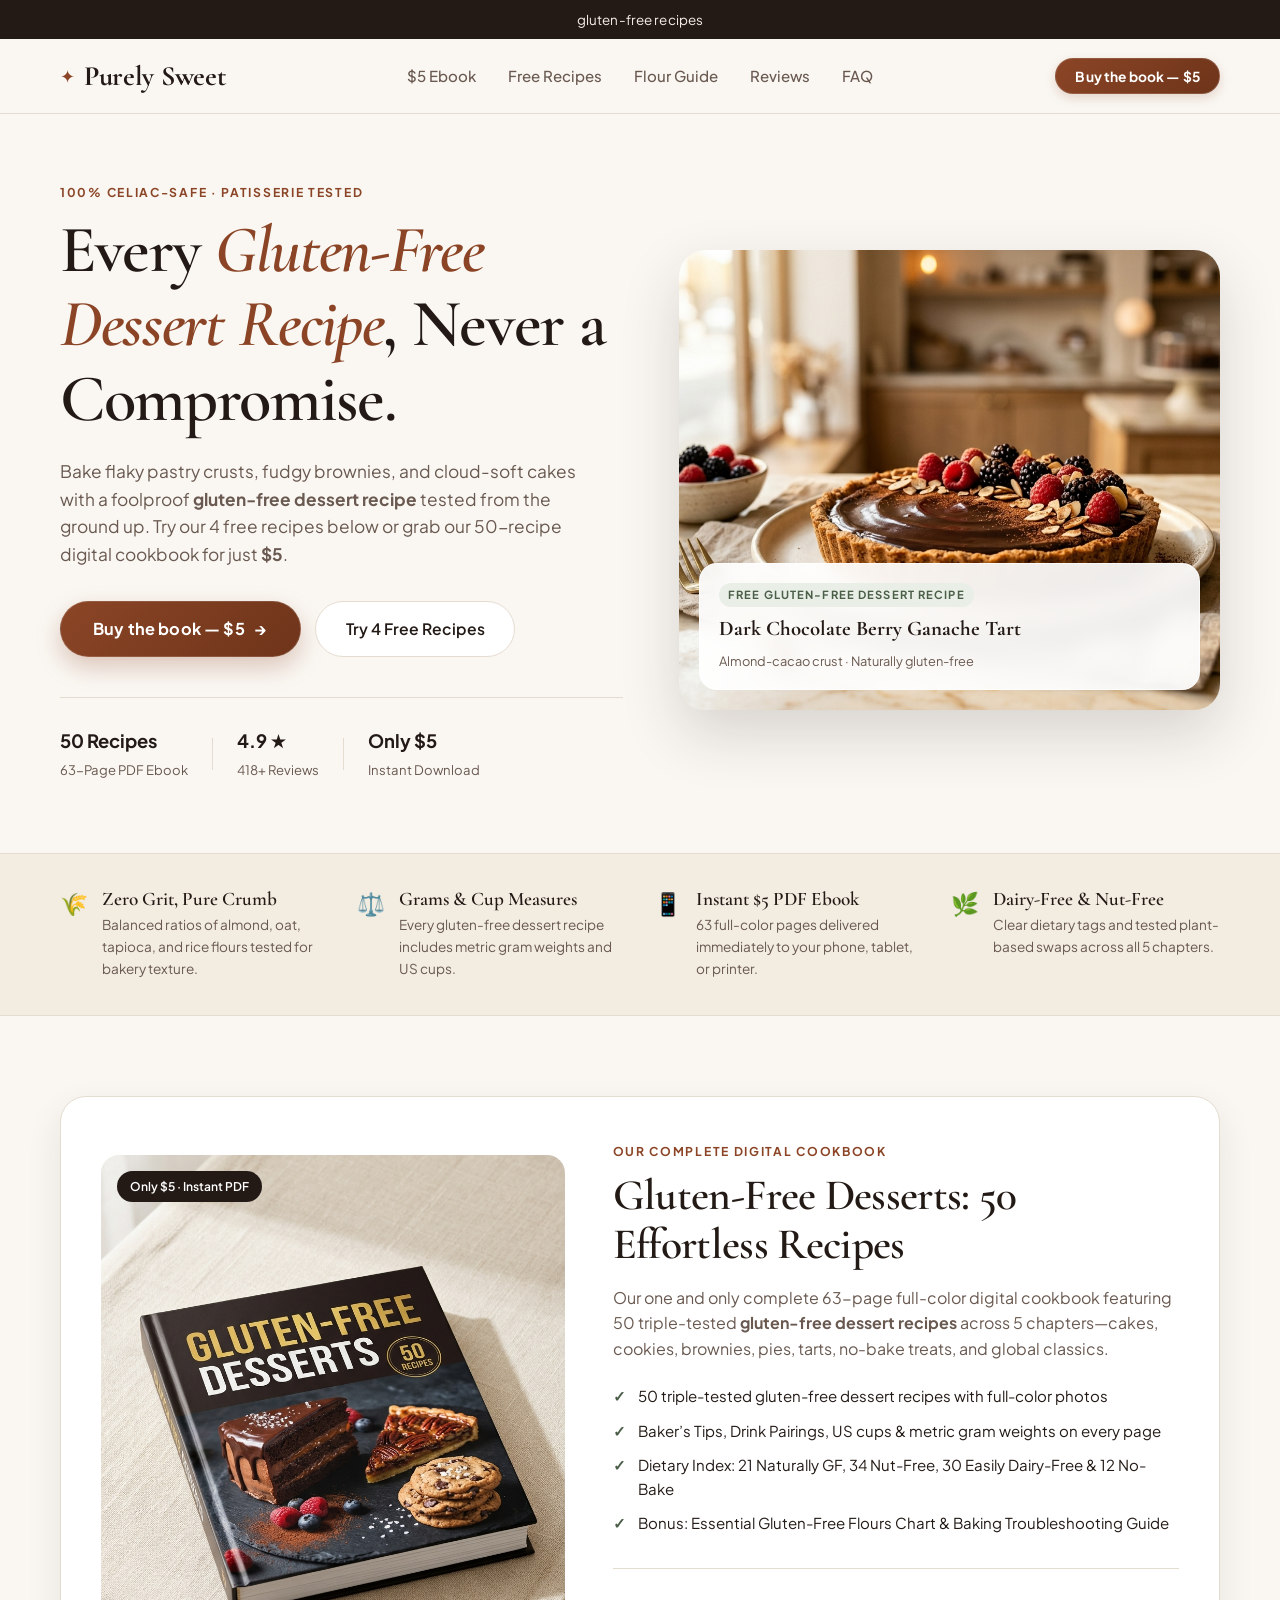
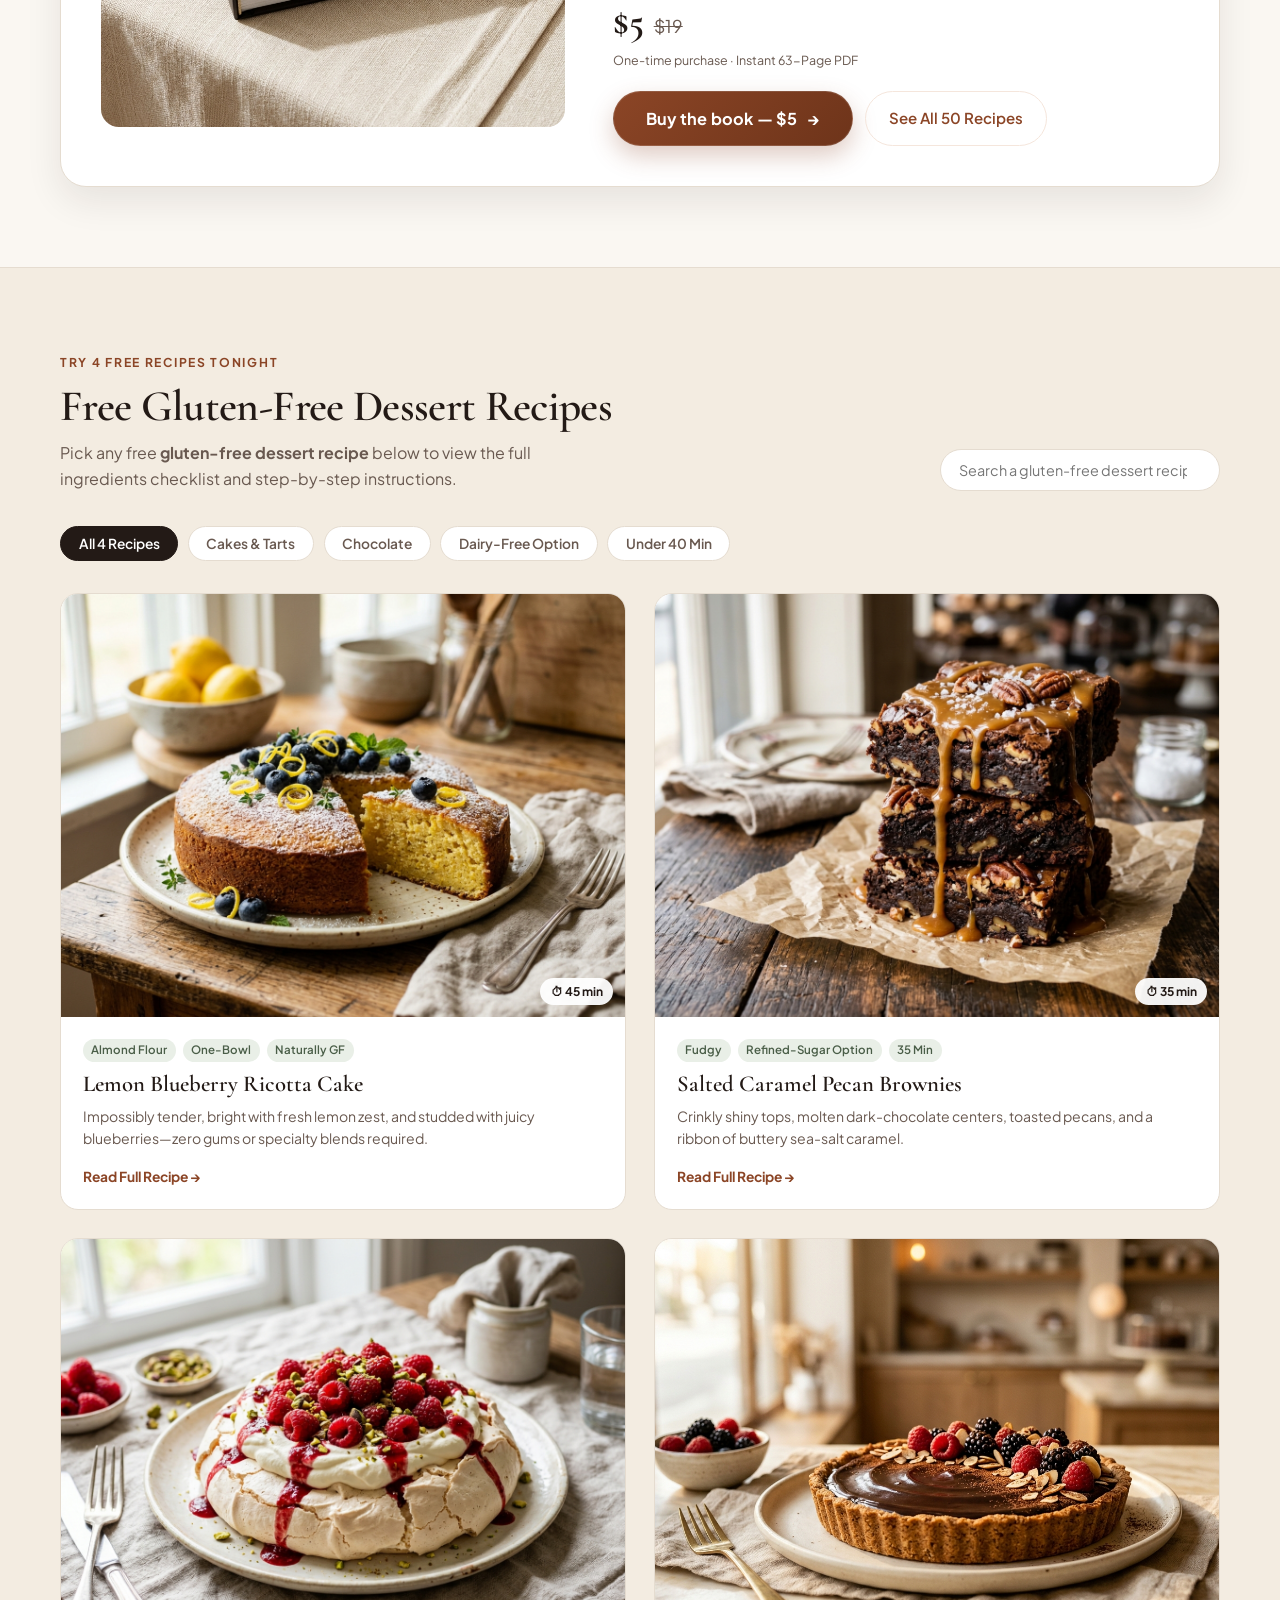
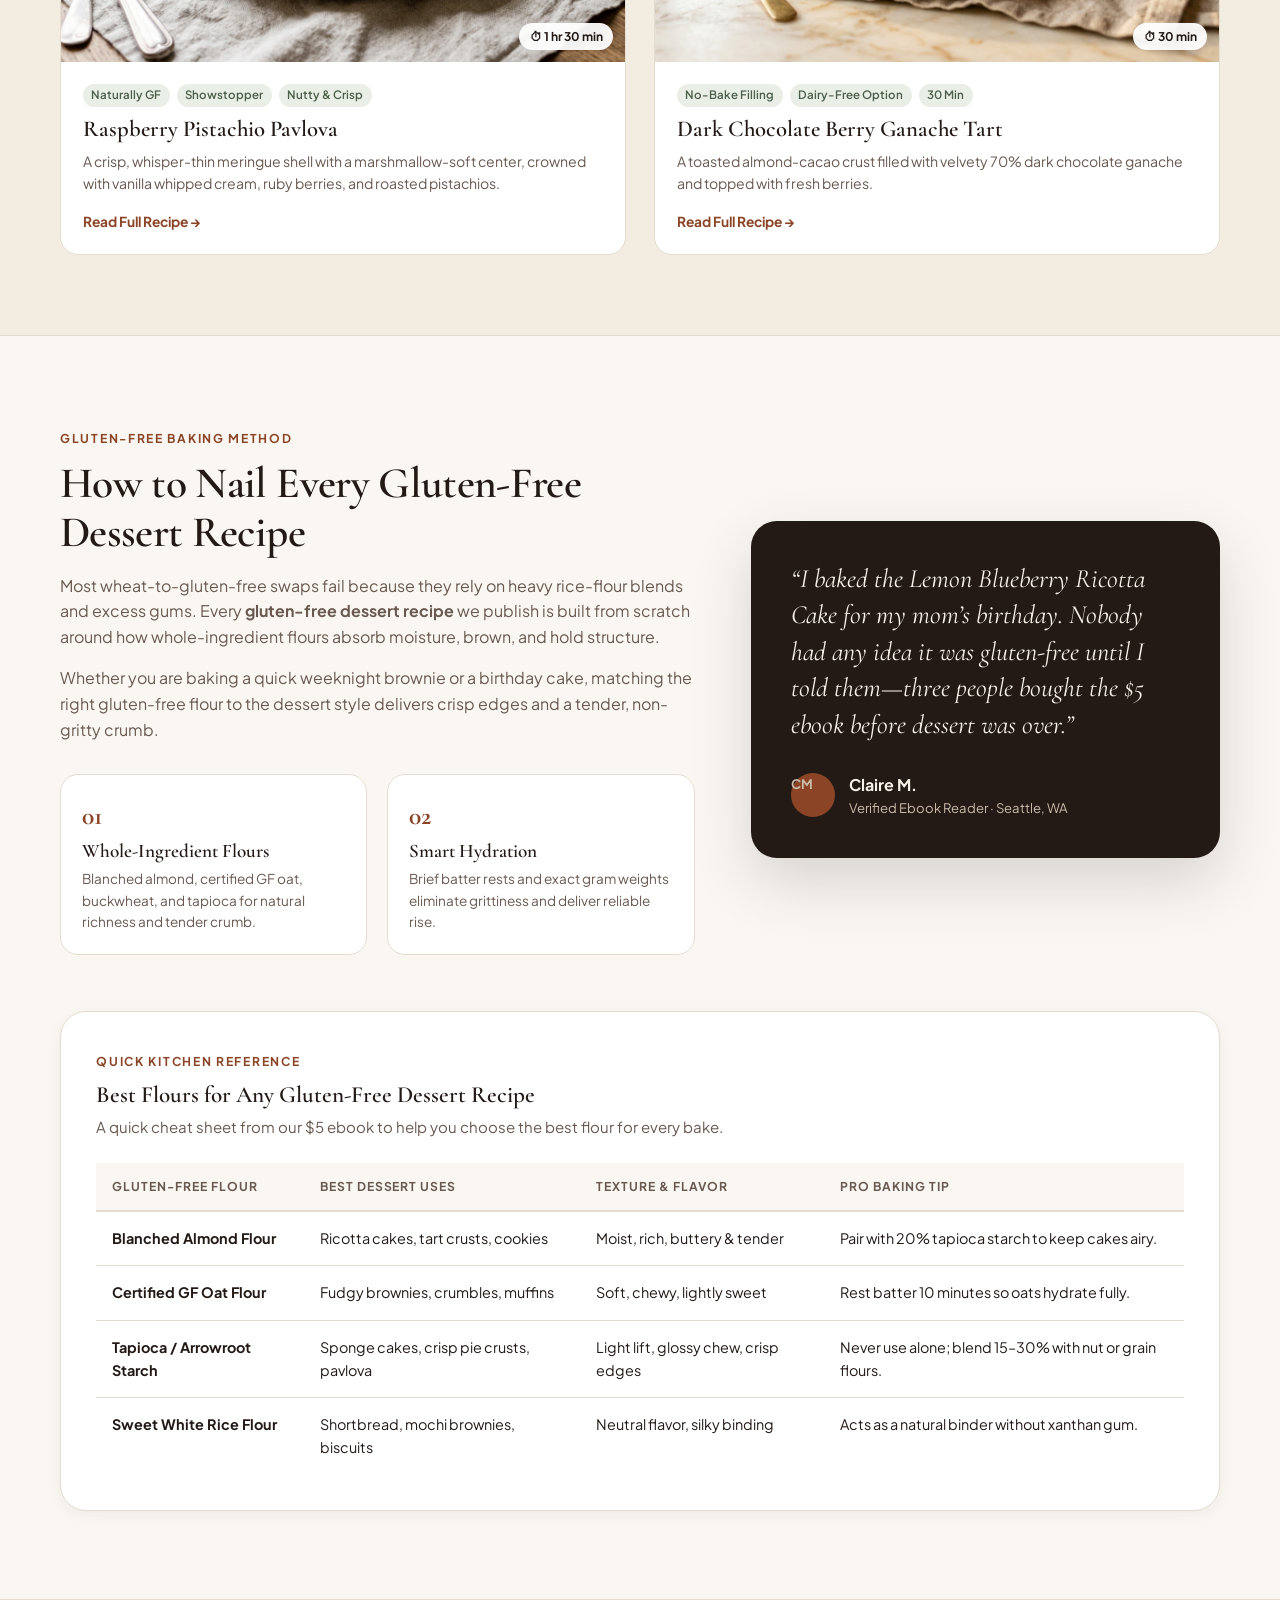
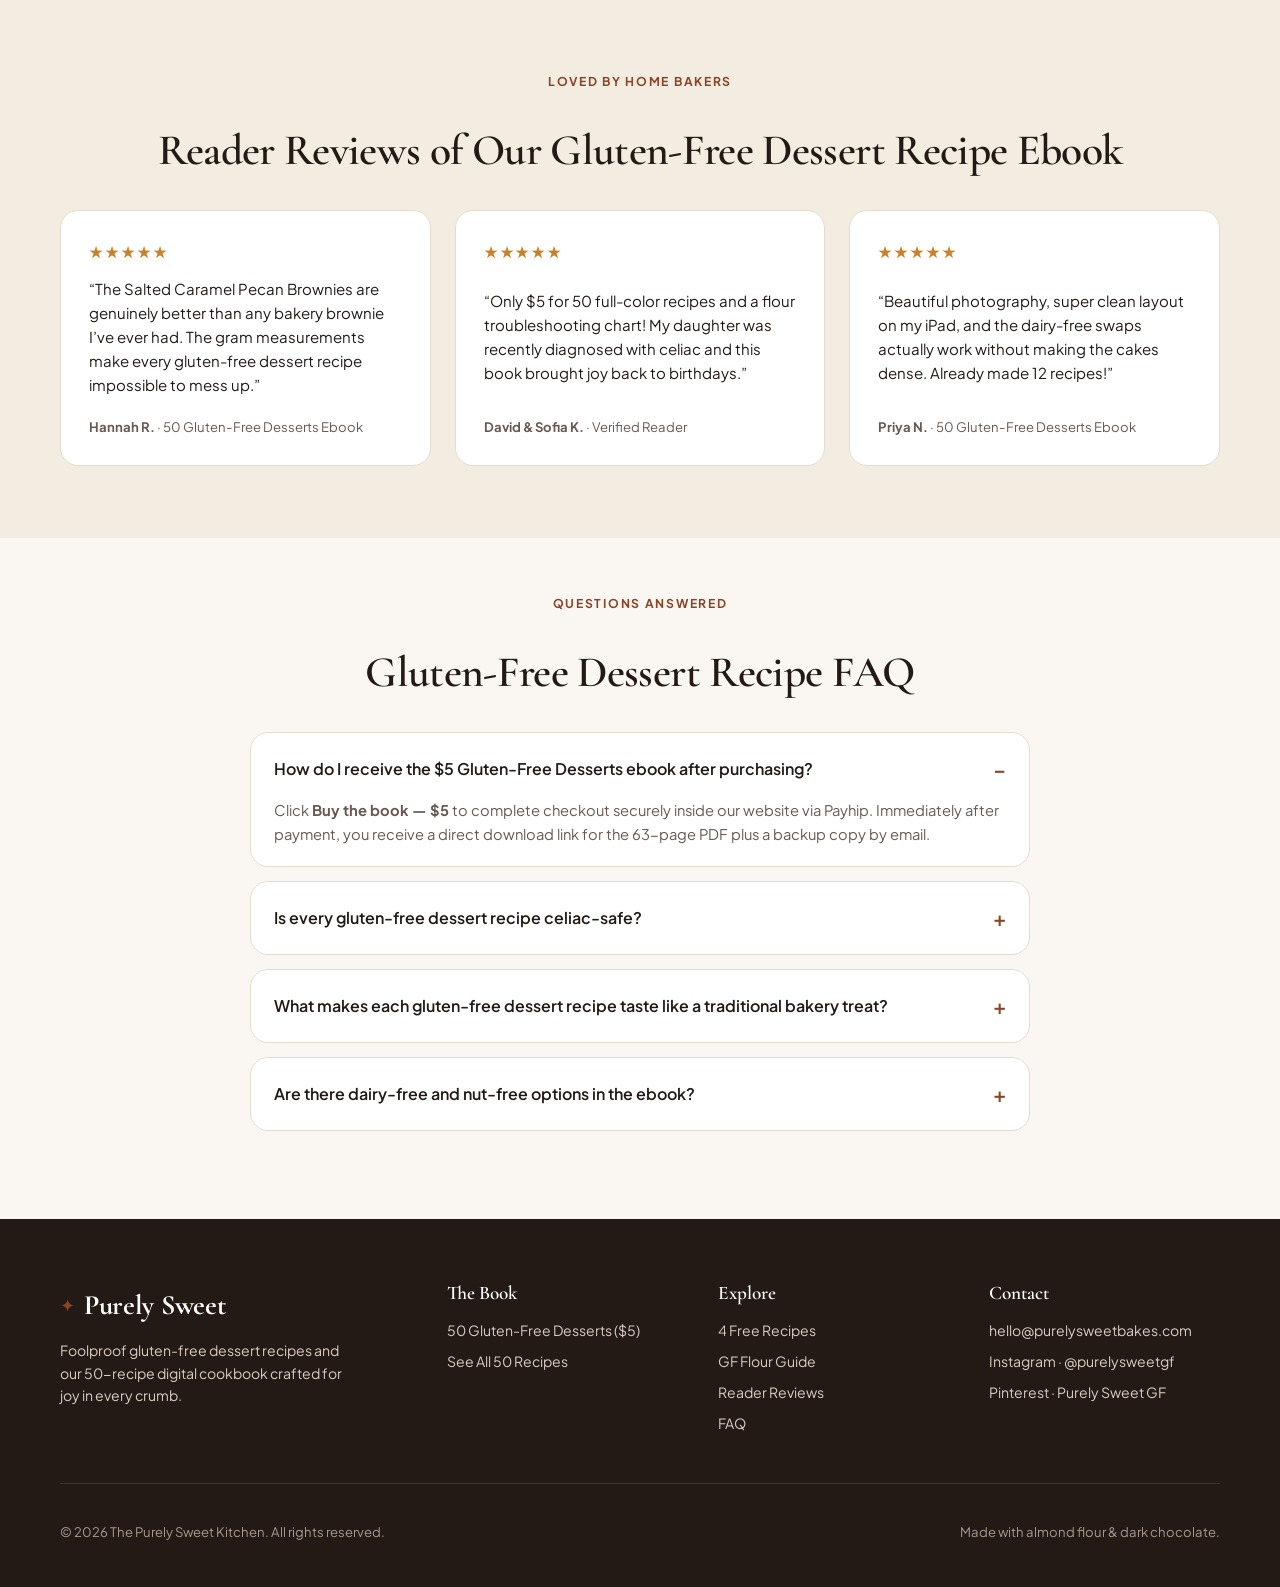
==== commit 2f9360b8: "Keep single  Payhip ebook, update recipe modal CTA, enhance SEO for gluten-free dessert recipe" ====
--- a/index.html
+++ b/index.html
@@ -4,25 +4,25 @@
   <script type="text/javascript" src="https://payhip.com/payhip.js"></script>
   <meta charset="UTF-8" />
   <meta name="viewport" content="width=device-width, initial-scale=1.0" />
-  <title>Gluten Free Dessert Recipes &amp; Ebooks | Purely Sweet</title>
-  <meta name="description" content="Discover foolproof gluten free dessert recipes and digital baking ebooks. Triple-tested cakes, fudgy brownies, tarts, and dairy-free swaps with zero grit." />
+  <title>Gluten-Free Dessert Recipe Collection &amp; $5 Ebook | Purely Sweet</title>
+  <meta name="description" content="Find your next favorite gluten-free dessert recipe. Bake 4 free triple-tested desserts or buy our 50-recipe Gluten-Free Desserts PDF ebook for just $5." />
   <meta name="robots" content="index, follow, max-image-preview:large, max-snippet:-1" />
-  <link rel="canonical" href="https://purelysweetbakes.com/" />
+  <link rel="canonical" href="https://purely-sweet-gf-desserts.pages.dev/" />
 
   <!-- Open Graph / Social SEO -->
   <meta property="og:type" content="website" />
   <meta property="og:site_name" content="Purely Sweet" />
-  <meta property="og:title" content="Gluten Free Dessert Recipes &amp; Ebooks | Purely Sweet" />
-  <meta property="og:description" content="Decadent, bakery-tested gluten free dessert recipes and instant PDF recipe ebooks. Master flaky crusts, fudgy brownies, and cloud-soft cakes." />
-  <meta property="og:url" content="https://purelysweetbakes.com/" />
-  <meta property="og:image" content="https://purelysweetbakes.com/images/hero-tart.jpg" />
-  <meta property="og:image:alt" content="Dark chocolate berry ganache tart from our gluten free dessert recipes collection" />
+  <meta property="og:title" content="Gluten-Free Dessert Recipe Collection &amp; $5 Ebook | Purely Sweet" />
+  <meta property="og:description" content="Bake a foolproof gluten-free dessert recipe tonight. Explore 4 free recipes or download our 50-recipe digital cookbook for $5." />
+  <meta property="og:url" content="https://purely-sweet-gf-desserts.pages.dev/" />
+  <meta property="og:image" content="https://purely-sweet-gf-desserts.pages.dev/images/hero-tart.jpg" />
+  <meta property="og:image:alt" content="Dark chocolate berry ganache tart gluten-free dessert recipe" />
 
   <!-- Twitter Card -->
   <meta name="twitter:card" content="summary_large_image" />
-  <meta name="twitter:title" content="Gluten Free Dessert Recipes &amp; Ebooks | Purely Sweet" />
-  <meta name="twitter:description" content="Foolproof gluten free dessert recipes and digital cookbooks with gram weights, cup measures, and dairy-free swaps." />
-  <meta name="twitter:image" content="https://purelysweetbakes.com/images/hero-tart.jpg" />
+  <meta name="twitter:title" content="Gluten-Free Dessert Recipe Collection &amp; $5 Ebook | Purely Sweet" />
+  <meta name="twitter:description" content="Foolproof gluten-free dessert recipe ideas and our $5 50-recipe digital cookbook with US cups &amp; metric gram weights." />
+  <meta name="twitter:image" content="https://purely-sweet-gf-desserts.pages.dev/images/hero-tart.jpg" />
 
   <!-- Performance & Fonts -->
   <link rel="preconnect" href="https://fonts.googleapis.com" />
@@ -30,33 +30,33 @@
   <link href="https://fonts.googleapis.com/css2?family=Cormorant+Garamond:ital,wght@0,500;0,600;0,700;1,500;1,600&family=Plus+Jakarta+Sans:wght@400;500;600;700&display=swap" rel="stylesheet" />
   <link rel="stylesheet" href="css/styles.css" />
 
-  <!-- Structured Data (JSON-LD): WebSite, Product/Ebook, Recipes, and FAQPage -->
+  <!-- Structured Data (JSON-LD): WebSite, Single $5 Ebook Product, 4 Free Recipes, and FAQPage -->
   <script type="application/ld+json">
   {
     "@context": "https://schema.org",
     "@graph": [
       {
         "@type": "WebSite",
-        "@id": "https://purelysweetbakes.com/#website",
-        "url": "https://purelysweetbakes.com/",
-        "name": "Purely Sweet — Gluten Free Dessert Recipes",
-        "description": "Triple-tested gluten free dessert recipes and digital baking ebooks crafted for bakery-quality texture and flavor."
+        "@id": "https://purely-sweet-gf-desserts.pages.dev/#website",
+        "url": "https://purely-sweet-gf-desserts.pages.dev/",
+        "name": "Purely Sweet — Gluten-Free Dessert Recipe Kitchen",
+        "description": "Foolproof gluten-free dessert recipe collection and our 50-recipe digital cookbook ($5)."
       },
       {
         "@type": "Product",
-        "@id": "https://purelysweetbakes.com/#ebook-purely-sweet",
-        "name": "Purely Sweet: 60 Everyday Gluten Free Dessert Recipes (Ebook)",
-        "description": "A 190-page digital cookbook featuring 60 triple-tested gluten free dessert recipes including cakes, brownies, tarts, cookies, and a complete gluten-free flour pairing guide.",
-        "image": "https://purelysweetbakes.com/images/ebook-cover.jpg",
+        "@id": "https://purely-sweet-gf-desserts.pages.dev/#ebook",
+        "name": "Gluten-Free Desserts: 50 Effortless Gluten-Free Dessert Recipes (Ebook)",
+        "description": "A 63-page full-color PDF cookbook with 50 triple-tested gluten-free dessert recipes across 5 chapters, complete with US & metric gram weights, baker's tips, drink pairings, and a dietary index.",
+        "image": "https://purely-sweet-gf-desserts.pages.dev/images/ebook-50-cover.jpg",
         "brand": {
           "@type": "Brand",
-          "name": "Purely Sweet"
+          "name": "The Purely Sweet Kitchen"
         },
         "offers": {
           "@type": "Offer",
-          "url": "https://purelysweetbakes.com/#ebooks",
+          "url": "https://purely-sweet-gf-desserts.pages.dev/ebook.html",
           "priceCurrency": "USD",
-          "price": "24.00",
+          "price": "5.00",
           "availability": "https://schema.org/InStock"
         },
         "aggregateRating": {
@@ -67,41 +67,23 @@
       },
       {
         "@type": "Recipe",
-        "name": "Gluten Free Lemon Blueberry Ricotta Cake",
-        "image": "https://purelysweetbakes.com/images/lemon-cake.jpg",
-        "description": "A tender, one-bowl gluten free dessert recipe made with blanched almond flour, creamy ricotta, fresh lemon zest, and juicy blueberries.",
-        "keywords": "gluten free dessert recipes, gluten free lemon cake, almond flour ricotta cake",
+        "name": "Gluten-Free Lemon Blueberry Ricotta Cake",
+        "image": "https://purely-sweet-gf-desserts.pages.dev/images/lemon-cake.jpg",
+        "description": "A tender, one-bowl gluten-free dessert recipe made with blanched almond flour, creamy ricotta, fresh lemon zest, and juicy blueberries.",
+        "keywords": "gluten-free dessert recipe, gluten-free lemon cake, almond flour ricotta cake",
         "recipeCategory": "Dessert",
-        "recipeCuisine": "Italian-Inspired",
         "suitableForDiet": "https://schema.org/GlutenFreeDiet",
         "prepTime": "PT15M",
-        "cookTime": "PT40M",
-        "totalTime": "PT55M",
-        "recipeYield": "8-10 slices",
-        "recipeIngredient": [
-          "200 g blanched superfine almond flour",
-          "45 g tapioca starch",
-          "1.5 tsp baking powder",
-          "240 g whole-milk or almond ricotta",
-          "150 g granulated cane sugar",
-          "3 large eggs",
-          "80 ml extra-virgin olive oil",
-          "Zest of 2 organic lemons and 2 tbsp lemon juice",
-          "150 g fresh blueberries"
-        ],
-        "recipeInstructions": [
-          { "@type": "HowToStep", "text": "Preheat oven to 350°F (175°C) and line an 8-inch springform pan with parchment." },
-          { "@type": "HowToStep", "text": "Whisk ricotta, sugar, lemon zest, lemon juice, eggs, and olive oil until smooth." },
-          { "@type": "HowToStep", "text": "Fold in almond flour, tapioca starch, baking powder, salt, and blueberries." },
-          { "@type": "HowToStep", "text": "Bake 36-42 minutes until golden and a toothpick comes out clean." }
-        ]
+        "cookTime": "PT30M",
+        "totalTime": "PT45M",
+        "recipeYield": "8-10 slices"
       },
       {
         "@type": "Recipe",
-        "name": "Gluten Free Salted Caramel Pecan Brownies",
-        "image": "https://purelysweetbakes.com/images/caramel-brownies.jpg",
-        "description": "Fudgy gluten free dessert recipe with crackly dark chocolate tops, certified gluten-free oat flour, toasted pecans, and sea-salt caramel swirls.",
-        "keywords": "gluten free dessert recipes, gluten free brownies, oat flour brownies",
+        "name": "Gluten-Free Salted Caramel Pecan Brownies",
+        "image": "https://purely-sweet-gf-desserts.pages.dev/images/caramel-brownies.jpg",
+        "description": "A fudgy gluten-free dessert recipe with crackly dark chocolate tops, certified gluten-free oat flour, toasted pecans, and salted caramel swirls.",
+        "keywords": "gluten-free dessert recipe, gluten-free brownies, oat flour brownies",
         "recipeCategory": "Dessert",
         "suitableForDiet": "https://schema.org/GlutenFreeDiet",
         "prepTime": "PT10M",
@@ -110,38 +92,64 @@
         "recipeYield": "12 brownies"
       },
       {
+        "@type": "Recipe",
+        "name": "Gluten-Free Raspberry Pistachio Pavlova",
+        "image": "https://purely-sweet-gf-desserts.pages.dev/images/raspberry-pavlova.jpg",
+        "description": "A naturally gluten-free dessert recipe with a crisp meringue shell, marshmallow center, whipped cream, fresh raspberries, and crushed pistachios.",
+        "keywords": "gluten-free dessert recipe, pavlova recipe, naturally gluten-free dessert",
+        "recipeCategory": "Dessert",
+        "suitableForDiet": "https://schema.org/GlutenFreeDiet",
+        "prepTime": "PT15M",
+        "cookTime": "PT75M",
+        "totalTime": "PT90M",
+        "recipeYield": "8 servings"
+      },
+      {
+        "@type": "Recipe",
+        "name": "Gluten-Free Dark Chocolate Berry Ganache Tart",
+        "image": "https://purely-sweet-gf-desserts.pages.dev/images/hero-tart.jpg",
+        "description": "An easy 30-minute gluten-free dessert recipe featuring an almond-cacao crust, silky 70% dark chocolate ganache, and fresh berries.",
+        "keywords": "gluten-free dessert recipe, chocolate ganache tart, almond flour tart crust",
+        "recipeCategory": "Dessert",
+        "suitableForDiet": "https://schema.org/GlutenFreeDiet",
+        "prepTime": "PT15M",
+        "cookTime": "PT15M",
+        "totalTime": "PT30M",
+        "recipeYield": "10 slices"
+      },
+      {
         "@type": "FAQPage",
         "mainEntity": [
           {
             "@type": "Question",
-            "name": "How do I receive my gluten free dessert recipe ebooks after purchasing?",
+            "name": "How do I receive the $5 Gluten-Free Desserts ebook after purchasing?",
             "acceptedAnswer": {
               "@type": "Answer",
-              "text": "Immediately after checkout, you will see a direct download link on your confirmation screen and receive an email with permanent links to your high-resolution PDF files."
+              "text": "Immediately after completing checkout inside our website via Payhip, you receive an instant download link for the 63-page PDF ebook plus a backup copy sent directly to your email."
             }
           },
           {
             "@type": "Question",
-            "name": "Are all these gluten free dessert recipes celiac-safe?",
+            "name": "Is every gluten-free dessert recipe celiac-safe?",
             "acceptedAnswer": {
               "@type": "Answer",
-              "text": "Yes. Every single recipe is 100% gluten-free, and whenever oat flour is used, we note to choose certified gluten-free oats for strict celiac safety."
+              "text": "Yes. Every gluten-free dessert recipe on this site and inside the ebook is 100% wheat- and gluten-free, with clear reminders to use certified gluten-free oats and baking staples."
             }
           },
           {
             "@type": "Question",
-            "name": "What makes these gluten free dessert recipes taste like traditional bakery desserts?",
+            "name": "What makes each gluten-free dessert recipe taste like a traditional bakery treat?",
             "acceptedAnswer": {
               "@type": "Answer",
-              "text": "Every recipe is developed from scratch around naturally gluten-free flours like blanched almond, oat, and tapioca starch with tested hydration ratios—avoiding dry or gritty textures."
+              "text": "Each recipe is developed from scratch around naturally gluten-free flours like blanched almond, oat, and tapioca starch with tested hydration ratios—avoiding dry or gritty textures."
             }
           },
           {
             "@type": "Question",
-            "name": "Do I need hard-to-find ingredients or xanthan gum?",
+            "name": "Are there dairy-free and nut-free options in the ebook?",
             "acceptedAnswer": {
               "@type": "Answer",
-              "text": "No. 90% of our gluten free dessert recipes require zero xanthan gum and use everyday grocery staples like almond flour, oat flour, cocoa powder, and real chocolate."
+              "text": "Yes. The 50-recipe ebook includes a Dietary & Lifestyle Index featuring 21 naturally gluten-free, 34 nut-free, 30 easily dairy-free, and 12 no-bake desserts."
             }
           }
         ]
@@ -151,44 +159,40 @@
   </script>
 </head>
 <body>
-  <!-- Announcement Bar -->
+  <!-- First Line -->
   <div class="announcement-bar">
-    <p>New Release: <strong>50 Effortless Gluten Free Dessert Recipes Ebook</strong> — Instant 63-Page PDF for just <strong>$5</strong> &nbsp;·&nbsp; <a href="ebook.html" style="text-decoration: underline;">View Inside →</a></p>
+    <p>gluten-free recipes</p>
   </div>
 
   <!-- Navigation -->
   <header class="site-header" id="siteHeader">
     <div class="container nav-inner">
-      <a href="#" class="brand-logo" aria-label="Purely Sweet Gluten Free Dessert Recipes Home">
+      <a href="#" class="brand-logo" aria-label="Purely Sweet Gluten-Free Dessert Recipe Home">
         <span class="brand-mark">✦</span>
         <span class="brand-name">Purely Sweet</span>
       </a>
 
       <nav class="nav-links" aria-label="Main Navigation">
         <a href="ebook.html">$5 Ebook</a>
-        <a href="#ebooks">Shop</a>
         <a href="#recipes">Free Recipes</a>
         <a href="#flour-guide">Flour Guide</a>
+        <a href="#reviews">Reviews</a>
         <a href="#faq">FAQ</a>
       </nav>
 
       <div class="nav-actions">
-        <button class="cart-trigger" id="cartTrigger" aria-label="Open shopping bag">
-          <svg width="20" height="20" viewBox="0 0 24 24" fill="none" stroke="currentColor" stroke-width="1.8" stroke-linecap="round" stroke-linejoin="round" aria-hidden="true">
-            <path d="M6 2L3 6v14a2 2 0 0 0 2 2h14a2 2 0 0 0 2-2V6l-3-4z"></path>
-            <line x1="3" y1="6" x2="21" y2="6"></line>
-            <path d="M16 10a4 4 0 0 1-8 0"></path>
-          </svg>
-          <span>Bag</span>
-          <span class="cart-count" id="cartCount">0</span>
-        </button>
+        <button
+          type="button"
+          class="btn btn-primary btn-sm payhip-nav-btn"
+          data-payhip-product="Me7UI"
+        >Buy the book — $5</button>
         <button class="mobile-menu-btn" id="mobileMenuBtn" aria-label="Toggle menu" aria-expanded="false">
           <span></span><span></span><span></span>
         </button>
       </div>
     </div>
     <div class="mobile-nav" id="mobileNav">
-      <a href="#ebooks">Recipe Ebooks</a>
+      <a href="ebook.html">$5 Ebook</a>
       <a href="#recipes">Free Recipes</a>
       <a href="#flour-guide">Flour Guide</a>
       <a href="#reviews">Reviews</a>
@@ -202,18 +206,22 @@
       <div class="container hero-grid">
         <div class="hero-copy">
           <span class="eyebrow">100% Celiac-Safe · Patisserie Tested</span>
-          <h1>Decadent <em>Gluten Free Dessert Recipes</em>, Never a Compromise.</h1>
+          <h1>Every <em>Gluten-Free Dessert Recipe</em>, Never a Compromise.</h1>
           <p class="hero-lead">
-            Bake flaky pastry crusts, fudgy brownies, and cloud-soft cakes with foolproof <strong>gluten free dessert recipes</strong> designed from the ground up. Try our free recipes below or download our bestselling digital cookbooks.
+            Bake flaky pastry crusts, fudgy brownies, and cloud-soft cakes with a foolproof <strong>gluten-free dessert recipe</strong> tested from the ground up. Try our 4 free recipes below or grab our 50-recipe digital cookbook for just <strong>$5</strong>.
           </p>
           <div class="hero-cta-group">
-            <a href="ebook.html" class="btn btn-primary btn-lg">Get the $5 Recipe Ebook</a>
-            <a href="#recipes" class="btn btn-secondary btn-lg">Browse Free Recipes</a>
+            <button
+              type="button"
+              class="btn btn-primary btn-lg payhip-hero-btn"
+              data-payhip-product="Me7UI"
+            >Buy the book — $5 <span class="btn-arrow" aria-hidden="true">→</span></button>
+            <a href="#recipes" class="btn btn-secondary btn-lg">Try 4 Free Recipes</a>
           </div>
           <div class="hero-trust">
             <div class="trust-item">
-              <strong>14,000+</strong>
-              <span>Home Bakers</span>
+              <strong>50 Recipes</strong>
+              <span>63-Page PDF Ebook</span>
             </div>
             <div class="trust-divider"></div>
             <div class="trust-item">
@@ -222,8 +230,8 @@
             </div>
             <div class="trust-divider"></div>
             <div class="trust-item">
-              <strong>Instant PDF</strong>
-              <span>Grams &amp; US Cups</span>
+              <strong>Only $5</strong>
+              <span>Instant Download</span>
             </div>
           </div>
         </div>
@@ -232,14 +240,14 @@
           <div class="hero-image-frame">
             <img
               src="images/hero-tart.jpg"
-              alt="Gluten free dark chocolate berry ganache tart with almond-cacao crust from our gluten free dessert recipes ebook"
+              alt="Dark chocolate berry ganache tart gluten-free dessert recipe with almond-cacao crust"
               width="1200"
               height="900"
               fetchpriority="high"
               loading="eager"
             />
             <div class="hero-floating-card">
-              <span class="floating-badge">Featured Recipe</span>
+              <span class="floating-badge">Free Gluten-Free Dessert Recipe</span>
               <p class="floating-title">Dark Chocolate Berry Ganache Tart</p>
               <span class="floating-meta">Almond-cacao crust · Naturally gluten-free</span>
             </div>
@@ -249,64 +257,64 @@
     </section>
 
     <!-- Value Strip -->
-    <section class="value-strip" aria-label="Why our gluten free dessert recipes work">
+    <section class="value-strip" aria-label="Why every gluten-free dessert recipe works">
       <div class="container value-grid">
         <div class="value-item">
           <span class="value-icon" aria-hidden="true">🌾</span>
           <div>
             <h3>Zero Grit, Pure Crumb</h3>
-            <p>Custom ratios of almond, oat, tapioca, and rice flours tested 10+ times per dessert.</p>
+            <p>Balanced ratios of almond, oat, tapioca, and rice flours tested for bakery texture.</p>
           </div>
         </div>
         <div class="value-item">
           <span class="value-icon" aria-hidden="true">⚖️</span>
           <div>
             <h3>Grams &amp; Cup Measures</h3>
-            <p>Every gluten free dessert recipe includes precise gram weights and standard US cups.</p>
+            <p>Every gluten-free dessert recipe includes metric gram weights and US cups.</p>
           </div>
         </div>
         <div class="value-item">
           <span class="value-icon" aria-hidden="true">📱</span>
           <div>
-            <h3>Instant Digital Delivery</h3>
-            <p>High-resolution PDF &amp; tablet-friendly layout delivered straight to your inbox.</p>
+            <h3>Instant $5 PDF Ebook</h3>
+            <p>63 full-color pages delivered immediately to your phone, tablet, or printer.</p>
           </div>
         </div>
         <div class="value-item">
           <span class="value-icon" aria-hidden="true">🌿</span>
           <div>
-            <h3>Dairy-Free Swaps</h3>
-            <p>Tested plant-based and refined-sugar-free substitutions included on every recipe page.</p>
-          </div>
-        </div>
-      </div>
-    </section>
-
-    <!-- Featured Ebook Spotlight -->
+            <h3>Dairy-Free &amp; Nut-Free</h3>
+            <p>Clear dietary tags and tested plant-based swaps across all 5 chapters.</p>
+          </div>
+        </div>
+      </div>
+    </section>
+
+    <!-- Single Featured Ebook Spotlight (Connected to Payhip) -->
     <section class="spotlight-section" id="ebooks">
       <div class="container">
         <div class="spotlight-card">
           <div class="spotlight-media">
             <img
               src="images/ebook-50-cover.jpg"
-              alt="Gluten-Free Desserts: 50 Effortless Gluten Free Dessert Recipes ebook hardcover mockup"
+              alt="Gluten-Free Desserts 50-recipe ebook cover — gluten-free dessert recipe cookbook"
               width="768"
               height="1024"
               loading="lazy"
             />
-            <span class="bestseller-ribbon">Only $5 · 2026 Edition</span>
+            <span class="bestseller-ribbon">Only $5 · Instant PDF</span>
           </div>
           <div class="spotlight-content">
-            <span class="eyebrow">Signature Digital Cookbook</span>
+            <span class="eyebrow">Our Complete Digital Cookbook</span>
             <h2>Gluten-Free Desserts: 50 Effortless Recipes</h2>
             <p class="spotlight-desc">
-              Our flagship 63-page full-color digital cookbook packed with 50 tested cakes, cookies, brownies, pies, tarts, no-bake treats, and global classics—plus our <strong>Essential Gluten-Free Flours Chart</strong> and <strong>Troubleshooting Guide</strong>.
+              Our one and only complete 63-page full-color digital cookbook featuring 50 triple-tested <strong>gluten-free dessert recipes</strong> across 5 chapters—cakes, cookies, brownies, pies, tarts, no-bake treats, and global classics.
             </p>
             <ul class="checklist">
-              <li>50 triple-tested gluten free dessert recipes across 5 chapters</li>
-              <li>Full-color photography, Baker’s Tips &amp; Drink Pairings on every page</li>
-              <li>US volume and metric gram weights for zero-guesswork baking</li>
+              <li>50 triple-tested gluten-free dessert recipes with full-color photos</li>
+              <li>Baker’s Tips, Drink Pairings, US cups &amp; metric gram weights on every page</li>
               <li>Dietary Index: 21 Naturally GF, 34 Nut-Free, 30 Easily Dairy-Free &amp; 12 No-Bake</li>
+              <li>Bonus: Essential Gluten-Free Flours Chart &amp; Baking Troubleshooting Guide</li>
             </ul>
             <div class="spotlight-price-row">
               <div class="price-block">
@@ -319,42 +327,31 @@
                   type="button"
                   class="btn btn-primary btn-lg payhip-hero-btn"
                   data-payhip-product="Me7UI"
-                >Buy Now — $5 <span class="btn-arrow" aria-hidden="true">→</span></button>
+                >Buy the book — $5 <span class="btn-arrow" aria-hidden="true">→</span></button>
                 <a href="ebook.html" class="btn btn-ghost">See All 50 Recipes</a>
               </div>
             </div>
           </div>
         </div>
-
-        <!-- Ebook Catalog Grid -->
-        <div class="section-header centered" style="margin-top: 4.5rem;">
-          <span class="eyebrow">The Complete Library</span>
-          <h2>Shop Our Gluten Free Dessert Recipe Ebooks</h2>
-          <p>Start with a single specialty cookbook or save $15 with the Complete Baker’s Bundle.</p>
-        </div>
-
-        <div class="ebooks-grid" id="ebooksGrid">
-          <!-- Populated dynamically by js/app.js -->
-        </div>
-      </div>
-    </section>
-
-    <!-- Free Recipes Section -->
+      </div>
+    </section>
+
+    <!-- Free Recipes Section (4 Free Recipes Only) -->
     <section class="recipes-section" id="recipes">
       <div class="container">
         <div class="section-header">
           <div>
-            <span class="eyebrow">Taste Before You Buy</span>
-            <h2>Free Gluten Free Dessert Recipes</h2>
-            <p>Bake our reader-favorite gluten free dessert recipes tonight—straight from our test kitchen with gram &amp; cup measures.</p>
+            <span class="eyebrow">Try 4 Free Recipes Tonight</span>
+            <h2>Free Gluten-Free Dessert Recipes</h2>
+            <p>Pick any free <strong>gluten-free dessert recipe</strong> below to view the full ingredients checklist and step-by-step instructions.</p>
           </div>
           <div class="recipe-search-wrap">
-            <input type="search" id="recipeSearch" placeholder="Search gluten free recipes or ingredients..." aria-label="Search gluten free dessert recipes" />
-          </div>
-        </div>
-
-        <div class="filter-bar" id="filterBar" role="tablist" aria-label="Filter gluten free dessert recipes by category">
-          <button class="filter-chip active" data-filter="all">All Recipes</button>
+            <input type="search" id="recipeSearch" placeholder="Search a gluten-free dessert recipe..." aria-label="Search gluten-free dessert recipe" />
+          </div>
+        </div>
+
+        <div class="filter-bar" id="filterBar" role="tablist" aria-label="Filter free gluten-free dessert recipes by category">
+          <button class="filter-chip active" data-filter="all">All 4 Recipes</button>
           <button class="filter-chip" data-filter="cakes">Cakes &amp; Tarts</button>
           <button class="filter-chip" data-filter="chocolate">Chocolate</button>
           <button class="filter-chip" data-filter="dairy-free">Dairy-Free Option</button>
@@ -362,22 +359,22 @@
         </div>
 
         <div class="recipes-grid" id="recipesGrid">
-          <!-- Populated dynamically by js/app.js -->
-        </div>
-      </div>
-    </section>
-
-    <!-- About / Method & SEO Gluten-Free Flour Guide Section -->
+          <!-- Populated dynamically with our 4 free recipes by js/app.js -->
+        </div>
+      </div>
+    </section>
+
+    <!-- Baking Method & SEO Gluten-Free Flour Guide Section -->
     <section class="about-section" id="flour-guide">
       <div class="container about-grid">
         <div class="about-content">
           <span class="eyebrow">Gluten-Free Baking Method</span>
-          <h2>The Secret Behind Bakery-Quality Gluten Free Dessert Recipes</h2>
+          <h2>How to Nail Every Gluten-Free Dessert Recipe</h2>
           <p>
-            Most wheat-to-gluten-free swaps fail because they rely on heavy rice-flour blends and excess gums. Every one of our <strong>gluten free dessert recipes</strong> is formulated from scratch around how whole-ingredient flours absorb moisture, brown, and hold structure.
+            Most wheat-to-gluten-free swaps fail because they rely on heavy rice-flour blends and excess gums. Every <strong>gluten-free dessert recipe</strong> we publish is built from scratch around how whole-ingredient flours absorb moisture, brown, and hold structure.
           </p>
           <p>
-            Whether you’re baking a quick weeknight tray of fudgy brownies or a showstopping birthday torte, matching the right gluten-free flour to the dessert style makes all the difference.
+            Whether you are baking a quick weeknight brownie or a birthday cake, matching the right gluten-free flour to the dessert style delivers crisp edges and a tender, non-gritty crumb.
           </p>
           <div class="method-stats">
             <div class="method-card">
@@ -387,15 +384,15 @@
             </div>
             <div class="method-card">
               <span class="method-num">02</span>
-              <h3>No Mystery Gums</h3>
-              <p>90% of our recipes need zero xanthan gum—relying on eggs, starches, or flax for clean structure.</p>
+              <h3>Smart Hydration</h3>
+              <p>Brief batter rests and exact gram weights eliminate grittiness and deliver reliable rise.</p>
             </div>
           </div>
         </div>
         <div class="about-visual">
           <div class="quote-card">
             <p class="quote-text">
-              “I baked the Lemon Blueberry Ricotta Cake for my mom’s birthday. Nobody had any idea it was gluten-free until I told them—three people asked for the ebook link before dessert was over.”
+              “I baked the Lemon Blueberry Ricotta Cake for my mom’s birthday. Nobody had any idea it was gluten-free until I told them—three people bought the $5 ebook before dessert was over.”
             </p>
             <div class="quote-author">
               <span class="author-avatar">CM</span>
@@ -413,8 +410,8 @@
         <div class="flour-guide-card">
           <div class="flour-guide-head">
             <span class="eyebrow">Quick Kitchen Reference</span>
-            <h3>Best Flours for Gluten Free Dessert Recipes</h3>
-            <p>Use this cheat sheet from Chapter 1 of <em>Purely Sweet</em> to understand why each flour shines in different desserts.</p>
+            <h3>Best Flours for Any Gluten-Free Dessert Recipe</h3>
+            <p>A quick cheat sheet from our $5 ebook to help you choose the best flour for every bake.</p>
           </div>
           <div class="table-scroll">
             <table class="flour-table">
@@ -462,42 +459,26 @@
     <section class="reviews-section" id="reviews">
       <div class="container">
         <div class="section-header centered">
-          <span class="eyebrow">Loved by 14,000+ Home Bakers</span>
-          <h2>What Readers Say About Our Gluten Free Dessert Recipes</h2>
+          <span class="eyebrow">Loved by Home Bakers</span>
+          <h2>Reader Reviews of Our Gluten-Free Dessert Recipe Ebook</h2>
         </div>
         <div class="reviews-grid">
           <article class="review-card">
             <div class="stars" aria-label="5 out of 5 stars">★★★★★</div>
-            <p>“The Salted Caramel Pecan Brownies are genuinely better than any bakery brownie I’ve ever had. The gram measurements make these gluten free dessert recipes impossible to mess up.”</p>
-            <footer><strong>Hannah R.</strong> · Purely Sweet Ebook</footer>
+            <p>“The Salted Caramel Pecan Brownies are genuinely better than any bakery brownie I’ve ever had. The gram measurements make every gluten-free dessert recipe impossible to mess up.”</p>
+            <footer><strong>Hannah R.</strong> · 50 Gluten-Free Desserts Ebook</footer>
           </article>
           <article class="review-card">
             <div class="stars" aria-label="5 out of 5 stars">★★★★★</div>
-            <p>“Worth every penny just for the flour pairing chart alone. My daughter was recently diagnosed with celiac and this cookbook brought joy back to birthdays.”</p>
-            <footer><strong>David &amp; Sofia K.</strong> · Complete Bundle</footer>
+            <p>“Only $5 for 50 full-color recipes and a flour troubleshooting chart! My daughter was recently diagnosed with celiac and this book brought joy back to birthdays.”</p>
+            <footer><strong>David &amp; Sofia K.</strong> · Verified Reader</footer>
           </article>
           <article class="review-card">
             <div class="stars" aria-label="5 out of 5 stars">★★★★★</div>
             <p>“Beautiful photography, super clean layout on my iPad, and the dairy-free swaps actually work without making the cakes dense. Already made 12 recipes!”</p>
-            <footer><strong>Priya N.</strong> · Purely Sweet Ebook</footer>
+            <footer><strong>Priya N.</strong> · 50 Gluten-Free Desserts Ebook</footer>
           </article>
         </div>
-      </div>
-    </section>
-
-    <!-- Lead Magnet / Newsletter -->
-    <section class="newsletter-section">
-      <div class="container newsletter-card">
-        <div class="newsletter-copy">
-          <span class="eyebrow">Free Mini-Ebook</span>
-          <h2>Get 5 Easy Gluten Free Dessert Recipes Free</h2>
-          <p>Join 14,000+ home bakers and receive our starter PDF featuring 5 five-ingredient gluten free dessert recipes plus a new tested bake every Sunday.</p>
-        </div>
-        <form class="newsletter-form" id="newsletterForm">
-          <input type="email" id="newsletterEmail" placeholder="Enter your email address" required aria-label="Email address" />
-          <button type="submit" class="btn btn-primary">Send Free PDF</button>
-          <p class="form-feedback" id="newsletterFeedback" role="status" aria-live="polite"></p>
-        </form>
       </div>
     </section>
 
@@ -506,24 +487,24 @@
       <div class="container faq-container">
         <div class="section-header centered">
           <span class="eyebrow">Questions Answered</span>
-          <h2>Gluten Free Dessert Recipes FAQ</h2>
+          <h2>Gluten-Free Dessert Recipe FAQ</h2>
         </div>
         <div class="faq-list" id="faqList">
           <details class="faq-item" open>
-            <summary>How do I receive my gluten free dessert recipe ebooks after purchasing?</summary>
-            <p>Immediately after checkout, you’ll see a direct download link on your confirmation screen and receive an email with permanent links to your high-resolution PDF files. You can read them on any phone, tablet, laptop, or print pages at home.</p>
+            <summary>How do I receive the $5 Gluten-Free Desserts ebook after purchasing?</summary>
+            <p>Click <strong>Buy the book — $5</strong> to complete checkout securely inside our website via Payhip. Immediately after payment, you receive a direct download link for the 63-page PDF plus a backup copy by email.</p>
           </details>
           <details class="faq-item">
-            <summary>Are all these gluten free dessert recipes celiac-safe?</summary>
-            <p>Yes! Every single recipe is 100% gluten-free. When oat flour is used, we clearly note to choose certified gluten-free oats for strict celiac safety.</p>
+            <summary>Is every gluten-free dessert recipe celiac-safe?</summary>
+            <p>Yes! Every single gluten-free dessert recipe on this site and inside the ebook is 100% wheat- and gluten-free. When oat flour or packaged ingredients are used, we clearly note to choose certified gluten-free labels.</p>
           </details>
           <details class="faq-item">
-            <summary>What makes these gluten free dessert recipes taste like traditional bakery desserts?</summary>
-            <p>Instead of simply swapping wheat flour for a gritty store-bought mix, every recipe is built from the ground up using balanced ratios of blanched almond flour, oat flour, and tapioca starch—producing crisp edges and moist, tender centers.</p>
+            <summary>What makes each gluten-free dessert recipe taste like a traditional bakery treat?</summary>
+            <p>Each recipe is developed from scratch around naturally gluten-free flours like blanched almond flour, oat flour, and tapioca starch—producing crisp edges and moist, tender centers with zero grittiness.</p>
           </details>
           <details class="faq-item">
-            <summary>Do I need hard-to-find ingredients or xanthan gum?</summary>
-            <p>Not at all. 90% of our gluten free dessert recipes require zero xanthan gum and rely on everyday pantry staples like almond flour, oat flour, tapioca starch, eggs, butter (or coconut oil), and real chocolate.</p>
+            <summary>Are there dairy-free and nut-free options in the ebook?</summary>
+            <p>Yes! Our 50-recipe ebook includes a built-in Dietary &amp; Lifestyle Index with 21 naturally gluten-free, 34 nut-free, 30 easily dairy-free, and 12 no-bake desserts.</p>
           </details>
         </div>
       </div>
@@ -538,20 +519,19 @@
           <span class="brand-mark">✦</span>
           <span class="brand-name">Purely Sweet</span>
         </a>
-        <p class="footer-note">Artisanal gluten free dessert recipes and digital cookbooks crafted for joy in every crumb.</p>
+        <p class="footer-note">Foolproof gluten-free dessert recipes and our 50-recipe digital cookbook crafted for joy in every crumb.</p>
       </div>
       <div>
-        <h4>Recipe Ebooks</h4>
+        <h4>The Book</h4>
         <ul>
-          <li><a href="#ebooks">Purely Sweet (60 Recipes)</a></li>
-          <li><a href="#ebooks">Chocolate &amp; Caramel</a></li>
-          <li><a href="#ebooks">Complete Baker’s Bundle</a></li>
+          <li><a href="ebook.html">50 Gluten-Free Desserts ($5)</a></li>
+          <li><a href="ebook.html#chapters">See All 50 Recipes</a></li>
         </ul>
       </div>
       <div>
         <h4>Explore</h4>
         <ul>
-          <li><a href="#recipes">Free Gluten Free Recipes</a></li>
+          <li><a href="#recipes">4 Free Recipes</a></li>
           <li><a href="#flour-guide">GF Flour Guide</a></li>
           <li><a href="#reviews">Reader Reviews</a></li>
           <li><a href="#faq">FAQ</a></li>
@@ -567,43 +547,10 @@
       </div>
     </div>
     <div class="container footer-bottom">
-      <p>© 2026 Purely Sweet Gluten-Free Kitchen. All rights reserved.</p>
+      <p>© 2026 The Purely Sweet Kitchen. All rights reserved.</p>
       <p>Made with almond flour &amp; dark chocolate.</p>
     </div>
   </footer>
-
-  <!-- Shopping Cart Drawer -->
-  <div class="drawer-backdrop" id="cartBackdrop" aria-hidden="true"></div>
-  <aside class="cart-drawer" id="cartDrawer" aria-label="Shopping Bag" aria-hidden="true">
-    <div class="drawer-header">
-      <h3>Your Baking Bag</h3>
-      <button class="icon-close" id="closeCartBtn" aria-label="Close bag">✕</button>
-    </div>
-    <div class="drawer-body" id="cartItems">
-      <!-- Populated dynamically -->
-    </div>
-    <div class="drawer-footer">
-      <div class="promo-row">
-        <input type="text" id="promoInput" placeholder="Promo code (try SWEET10)" aria-label="Promo code" />
-        <button class="btn btn-secondary btn-sm" id="applyPromoBtn" type="button">Apply</button>
-      </div>
-      <p class="promo-msg" id="promoMsg"></p>
-      <div class="totals-row">
-        <span>Subtotal</span>
-        <span id="cartSubtotal">$0</span>
-      </div>
-      <div class="totals-row discount-row hidden" id="discountRow">
-        <span>Discount (10%)</span>
-        <span id="cartDiscount">-$0</span>
-      </div>
-      <div class="totals-row total-final">
-        <span>Total</span>
-        <span id="cartTotal">$0</span>
-      </div>
-      <button class="btn btn-primary btn-block btn-lg" id="checkoutBtn" disabled>Proceed to Checkout</button>
-      <p class="secure-note">🔒 Instant PDF download · 30-day bake-happy guarantee</p>
-    </div>
-  </aside>
 
   <!-- Recipe Detail Modal -->
   <div class="modal-backdrop" id="recipeModal" aria-hidden="true" role="dialog" aria-modal="true">
@@ -613,87 +560,6 @@
     </div>
   </div>
 
-  <!-- Look Inside Ebook Preview Modal -->
-  <div class="modal-backdrop" id="previewModal" aria-hidden="true" role="dialog" aria-modal="true">
-    <div class="modal-dialog preview-dialog">
-      <button class="modal-close" data-close-modal="previewModal" aria-label="Close preview">✕</button>
-      <div class="preview-header">
-        <span class="eyebrow">Inside the Ebook</span>
-        <h3>Purely Sweet: Table of Contents</h3>
-        <p>190 beautifully designed pages · 60 Gluten Free Dessert Recipes</p>
-      </div>
-      <div class="toc-grid">
-        <div class="toc-chapter">
-          <span class="toc-num">Chapter 01</span>
-          <h4>The Gluten-Free Pantry</h4>
-          <p>Flour blends, hydration rules, baking pan guide, and dairy-free swaps.</p>
-        </div>
-        <div class="toc-chapter">
-          <span class="toc-num">Chapter 02</span>
-          <h4>Cakes &amp; Layer Tortes (14 Recipes)</h4>
-          <p>Lemon Ricotta Cake, Espresso Hazelnut Torte, Vanilla Bean Birthday Cake…</p>
-        </div>
-        <div class="toc-chapter">
-          <span class="toc-num">Chapter 03</span>
-          <h4>Brownies, Bars &amp; Cookies (18 Recipes)</h4>
-          <p>Salted Caramel Pecan Brownies, Brown Butter Chocolate Chip, Pistachio Shortbread…</p>
-        </div>
-        <div class="toc-chapter">
-          <span class="toc-num">Chapter 04</span>
-          <h4>Tarts, Crisps &amp; Pavlovas (16 Recipes)</h4>
-          <p>Dark Chocolate Ganache Tart, Raspberry Pistachio Pavlova, Honey Pear Galette…</p>
-        </div>
-        <div class="toc-chapter">
-          <span class="toc-num">Chapter 05</span>
-          <h4>No-Bake &amp; Chilled Treats (12 Recipes)</h4>
-          <p>Tiramisu Cups, Silk Chocolate Mousse, Matcha Cheesecake Bars…</p>
-        </div>
-      </div>
-      <div class="preview-footer">
-        <button class="btn btn-primary" data-add-ebook="purely-sweet" data-close-modal="previewModal">Add Purely Sweet to Bag — $24</button>
-      </div>
-    </div>
-  </div>
-
-  <!-- Checkout Modal -->
-  <div class="modal-backdrop" id="checkoutModal" aria-hidden="true" role="dialog" aria-modal="true">
-    <div class="modal-dialog checkout-dialog">
-      <button class="modal-close" data-close-modal="checkoutModal" aria-label="Close checkout">✕</button>
-      <div id="checkoutStepForm">
-        <span class="eyebrow">Instant Digital Checkout</span>
-        <h3>Complete Your Order</h3>
-        <p class="checkout-sub">Your high-resolution PDF ebooks will be emailed immediately.</p>
-        <div class="checkout-summary" id="checkoutSummary"></div>
-        <form id="checkoutForm" class="checkout-form">
-          <label>
-            Full Name
-            <input type="text" id="buyerName" required placeholder="Jane Baker" />
-          </label>
-          <label>
-            Email Address (for PDF delivery)
-            <input type="email" id="buyerEmail" required placeholder="jane@example.com" />
-          </label>
-          <div class="payment-box">
-            <span class="payment-label">Payment Method (Demo Mode — Ready for Stripe / Gumroad)</span>
-            <input type="text" placeholder="Card number · 4242 •••• •••• 4242" value="4242 •••• •••• 4242" required />
-            <div class="payment-row">
-              <input type="text" placeholder="MM / YY" value="09 / 29" required />
-              <input type="text" placeholder="CVC" value="424" required />
-            </div>
-          </div>
-          <button type="submit" class="btn btn-primary btn-block btn-lg" id="payNowBtn">Complete Purchase</button>
-        </form>
-      </div>
-      <div id="checkoutStepSuccess" class="hidden checkout-success">
-        <div class="success-icon">✓</div>
-        <h3>Thank You! Your Ebooks Are Ready.</h3>
-        <p id="successEmailText"></p>
-        <div class="download-list" id="downloadList"></div>
-        <button class="btn btn-secondary" data-close-modal="checkoutModal">Back to Kitchen</button>
-      </div>
-    </div>
-  </div>
-
   <!-- Toast Notification -->
   <div class="toast" id="toast" role="status" aria-live="polite"></div>
 
